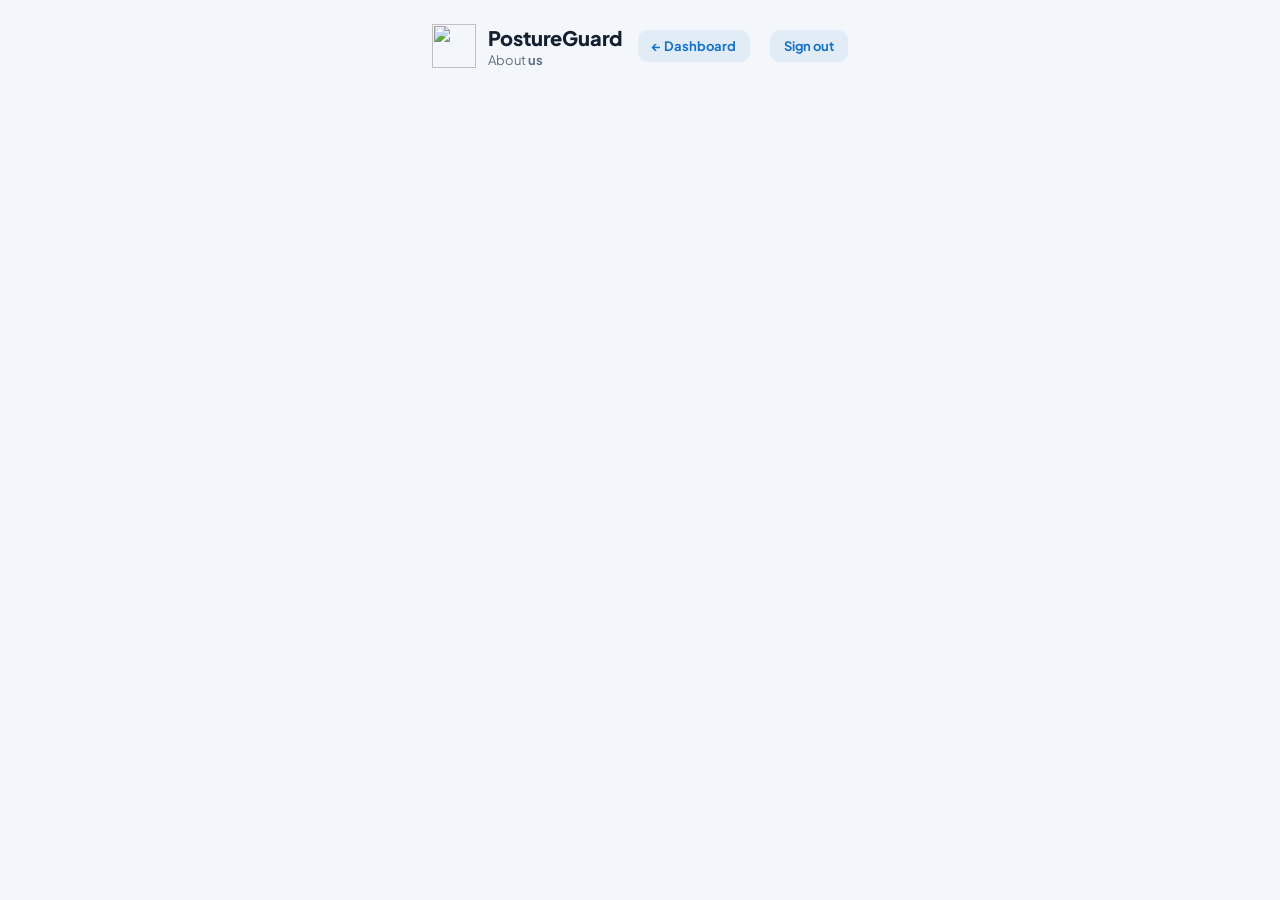
==== aboutus.html @ 7557d005 "Make webapp responsive and adaptive for mobile and tablet." ====
<!DOCTYPE html>
<html lang="en">
<head>
  <meta charset="UTF-8">
  <meta name="viewport" content="width=device-width, initial-scale=1.0">
  <title>About Us | PostureGuard</title>
  <link rel="icon" type="image/png" href="assets/logo-mark.png">
  <link rel="preconnect" href="https://fonts.googleapis.com">
  <link href="https://fonts.googleapis.com/css2?family=Plus+Jakarta+Sans:wght@400;500;600;700;800&display=swap" rel="stylesheet">
  <link rel="stylesheet" href="assets/css/style.css">
</head>
<body class="about-page is-loading">

  <header class="topbar">
    <div class="brand">
      <img class="brand-logo" src="assets/logo-mark.png" alt="">
      <div>
        <h1>PostureGuard</h1>
        <p class="sub">About <strong>us</strong></p>
      </div>
    </div>
    <div class="top-actions">
      <a class="btn ghost small" id="backLink" href="dashboard.html">&larr; Dashboard</a>
      <div class="user-menu">
        <span class="user-email" id="userEmail"></span>
        <button class="btn ghost small" id="signOutBtn" type="button">Sign out</button>
      </div>
    </div>
  </header>

  <main class="about-main">

    <section class="about-intro">
      <span class="eyebrow">Our team</span>
      <h2>Meet the people behind PostureGuard</h2>
      <p>
        PostureGuard is a wearable posture monitor. A flex sensor on the spine, an ESP32, and a
        vibration motor work together to tell you when you slouch.
      </p>
      <span class="hint-pill">
        <span class="hint-mouse">Hover to reveal &bull; Click to read the note</span>
        <span class="hint-touch">Tap a photo to read the note</span>
      </span>
    </section>

    <!-- LINEUP: kopyahin ang isang .member-item para magdagdag ng member, burahin para magbawas -->
    <section class="lineup" aria-label="Team members">
      <div class="lineup-track" id="lineup">

        <!-- 1. GERALD -->
        <div class="member-item">
          <button type="button" class="member" data-name="Gerald" data-role="Role / Task here">
            <img src="assets/team/gerald.jpg" alt="Gerald">
            <span class="member-tag">
              <strong>Gerald</strong>
              <small>Role / Task here <span class="tag-cta">&bull; Click to read</span></small>
            </span>
          </button>
          <div class="member-bio" hidden>
            <p>Write a short introduction about Gerald here: who he is, what he studies, and what he enjoys working on.</p>
            <h4>Role in PostureGuard</h4>
            <p>Describe what Gerald handled in the project, for example the website, the ESP32 code, or the hardware.</p>
            <h4>Focus areas</h4>
            <ul class="chips">
              <li>Skill one</li>
              <li>Skill two</li>
              <li>Skill three</li>
            </ul>
          </div>
        </div>

        <!-- 2. MEMBER -->
        <div class="member-item">
          <button type="button" class="member" data-name="Member Two" data-role="Role / Task here">
            <img src="assets/team/member2.jpg" alt="Member Two">
            <span class="member-tag">
              <strong>Member Two</strong>
              <small>Role / Task here <span class="tag-cta">&bull; Click to read</span></small>
            </span>
          </button>
          <div class="member-bio" hidden>
            <p>Write a short introduction here.</p>
            <h4>Role in PostureGuard</h4>
            <p>Describe what this member handled in the project.</p>
            <h4>Focus areas</h4>
            <ul class="chips">
              <li>Skill one</li>
              <li>Skill two</li>
            </ul>
          </div>
        </div>

        <!-- 3. MEMBER -->
        <div class="member-item">
          <button type="button" class="member" data-name="Member Three" data-role="Role / Task here">
            <img src="assets/team/member3.jpg" alt="Member Three">
            <span class="member-tag">
              <strong>Member Three</strong>
              <small>Role / Task here <span class="tag-cta">&bull; Click to read</span></small>
            </span>
          </button>
          <div class="member-bio" hidden>
            <p>Write a short introduction here.</p>
            <h4>Role in PostureGuard</h4>
            <p>Describe what this member handled in the project.</p>
            <h4>Focus areas</h4>
            <ul class="chips">
              <li>Skill one</li>
              <li>Skill two</li>
            </ul>
          </div>
        </div>

        <!-- 4. MEMBER -->
        <div class="member-item">
          <button type="button" class="member" data-name="Member Four" data-role="Role / Task here">
            <img src="assets/team/member4.jpg" alt="Member Four">
            <span class="member-tag">
              <strong>Member Four</strong>
              <small>Role / Task here <span class="tag-cta">&bull; Click to read</span></small>
            </span>
          </button>
          <div class="member-bio" hidden>
            <p>Write a short introduction here.</p>
            <h4>Role in PostureGuard</h4>
            <p>Describe what this member handled in the project.</p>
            <h4>Focus areas</h4>
            <ul class="chips">
              <li>Skill one</li>
              <li>Skill two</li>
            </ul>
          </div>
        </div>

      </div>
    </section>
  </main>

  <footer class="about-foot">&copy; 2026 PostureGuard &mdash; Computer Engineering project</footer>

  <!-- NOTE / POPUP -->
  <dialog class="note" id="note" aria-labelledby="noteTitle">
    <div class="note-card">
      <button class="note-close" id="noteClose" type="button" aria-label="Close note">&times;</button>
      <div class="note-head">
        <img id="noteImg" class="note-avatar" alt="">
        <div>
          <span class="note-role" id="noteRole"></span>
          <h3 id="noteTitle"></h3>
        </div>
      </div>
      <div class="note-body" id="noteBody"></div>
    </div>
  </dialog>

  <script src="assets/js/firebase-config.js"></script>
  <script type="module" src="assets/js/aboutus.js"></script>
</body>
</html>
---- assets/css/style.css ----
:root {
  --bg: #f3f6fa;
  --card: #ffffff;
  --ink: #142030;
  --muted: #637083;
  --line: #e2e8f0;
  --accent: #1673c9;
  --good: #1f9d6b;
  --warn: #d9900f;
  --bad: #d6453d;
  --info: #3a6fd8;
  --radius: 18px;
  --shadow: 0 1px 2px rgba(20, 30, 25, .05), 0 8px 24px rgba(20, 30, 25, .05);
}

* { box-sizing: border-box; }
body {
  margin: 0;
  font-family: "Plus Jakarta Sans", system-ui, sans-serif;
  background: var(--bg);
  color: var(--ink);
  -webkit-font-smoothing: antialiased;
}

/* Top bar */
.topbar {
  display: flex; align-items: center; justify-content: space-between; gap: 16px;
  max-width: 1200px; margin: 0 auto; padding: 24px 16px 8px;
}
.brand { display: flex; align-items: center; gap: 12px; }
.brand-mark {
  width: 40px; height: 40px; border-radius: 12px; background: var(--accent); position: relative;
}
.brand-mark::before {
  content: ""; position: absolute; left: 50%; top: 8px; bottom: 8px; width: 4px; margin-left: -2px;
  border-radius: 4px; background: #fff;
}
.brand-mark::after {
  content: ""; position: absolute; left: 50%; top: 9px; width: 8px; height: 8px; margin-left: -4px;
  border-radius: 50%; background: #fff; transform: translateY(-5px);
}
h1 { font-size: 20px; margin: 0; font-weight: 800; letter-spacing: -.01em; }
.sub { margin: 2px 0 0; color: var(--muted); font-size: 13px; }

.conn {
  display: inline-flex; align-items: center; gap: 8px; padding: 8px 14px; border-radius: 999px;
  background: var(--card); border: 1px solid var(--line); font-size: 13px; font-weight: 600; white-space: nowrap;
}
.conn .dot { width: 8px; height: 8px; border-radius: 50%; background: var(--muted); }
.conn.ok .dot { background: var(--good); box-shadow: 0 0 0 4px #1f9d6b22; }
.conn.off .dot { background: var(--bad); }
.conn.demo .dot { background: var(--warn); }

/* Grid */
.grid {
  max-width: 1200px; margin: 0 auto; padding: 16px;
  display: grid; gap: 16px; grid-template-columns: repeat(3, minmax(0, 1fr));
}
.card {
  background: var(--card); border-radius: var(--radius); padding: 20px; box-shadow: var(--shadow);
  border: 1px solid var(--line); min-width: 0;
}
.card.hero { grid-column: span 1; grid-row: span 1; }
.card.wide { grid-column: span 2; }
.card.tall { grid-row: span 2; display: flex; flex-direction: column; }
.card-head { display: flex; flex-wrap: wrap; align-items: center; justify-content: space-between; gap: 8px 12px; margin-bottom: 14px; }
h2 { font-size: 14px; margin: 0; font-weight: 700; color: var(--muted); text-transform: uppercase; letter-spacing: .06em; }

/* Pills */
.pill {
  font-size: 12px; font-weight: 700; padding: 5px 10px; border-radius: 999px;
  background: #1f9d6b18; color: var(--good);
}
.pill.neutral { background: #63708318; color: var(--muted); }
.pill.good { background: #1f9d6b18; color: var(--good); }
.pill.lvl1 { background: #d9900f1f; color: #a86c00; }
.pill.lvl2 { background: #d6453d1f; color: var(--bad); }
.pill.lvl3 { background: var(--bad); color: #fff; animation: pulse 1.2s infinite; }
@keyframes pulse { 50% { opacity: .65; } }

/* Posture hero */
.hero { transition: background .4s, border-color .4s; }
.hero.is-bad { border-color: #d9900f55; }
.hero.is-alert { border-color: #d6453d77; background: linear-gradient(180deg, #fff6f5, #fff 60%); }
.status-word { font-size: 44px; font-weight: 800; letter-spacing: -.03em; line-height: 1; color: var(--good); }
.hero.is-bad .status-word { color: var(--warn); }
.hero.is-alert .status-word { color: var(--bad); }
.hint { color: var(--muted); font-size: 14px; margin: 8px 0 0; line-height: 1.45; }
.hint.center { text-align: center; }
.metrics { display: grid; grid-template-columns: 1fr 1fr; gap: 14px 16px; margin-top: 20px; }
.metric:first-child { grid-column: span 2; }
.label { display: block; font-size: 12px; color: var(--muted); font-weight: 600; margin-bottom: 2px; }
.value { font-size: 22px; font-weight: 700; font-variant-numeric: tabular-nums; }
.value small { font-size: 13px; color: var(--muted); margin-left: 2px; font-weight: 600; }
.bar { position: relative; height: 8px; border-radius: 8px; background: var(--line); margin-top: 8px; }
.bar-fill { height: 100%; border-radius: 8px; background: var(--good); width: 0; transition: width .5s, background .3s; }
.bar-fill.over { background: var(--warn); }
.hero.is-alert .bar-fill.over { background: var(--bad); }
.bar-mark { position: absolute; top: -4px; bottom: -4px; width: 2px; background: var(--ink); border-radius: 2px; opacity: .55; }

/* Sitting ring */
.ring-wrap { position: relative; width: 180px; height: 180px; margin: 4px auto 0; }
.ring { width: 100%; height: 100%; transform: rotate(-90deg); }
.ring circle { fill: none; stroke-width: 10; }
.ring-bg { stroke: var(--line); }
.ring-fg { stroke: var(--accent); stroke-linecap: round; transition: stroke-dashoffset .8s, stroke .3s; }
.ring-fg.warn { stroke: var(--warn); }
.ring-fg.over { stroke: var(--bad); }
.ring-center { position: absolute; inset: 0; display: flex; flex-direction: column; align-items: center; justify-content: center; }
.ring-value { font-size: 30px; font-weight: 800; font-variant-numeric: tabular-nums; }
.ring-sub { font-size: 13px; color: var(--muted); }

/* Stats */
.stats { display: grid; grid-template-columns: 1fr 1fr; gap: 12px; }
.stat { background: var(--bg); border-radius: 14px; padding: 16px; }
.stat-value { display: block; font-size: 28px; font-weight: 800; font-variant-numeric: tabular-nums; letter-spacing: -.02em; }
.stat-label { font-size: 12px; color: var(--muted); font-weight: 600; }

/* Chart */
.card.wide canvas { width: 100% !important; height: 200px !important; }
.legend { display: flex; align-items: center; gap: 6px; font-size: 12px; color: var(--muted); font-weight: 600; }
.sw { display: inline-block; width: 14px; height: 3px; border-radius: 2px; margin-left: 8px; }
.sw-line { background: var(--accent); }
.sw-thr { background: repeating-linear-gradient(90deg, var(--bad) 0 4px, transparent 4px 7px); }

/* Log */
.log { list-style: none; margin: 0; padding: 0; overflow-y: auto; max-height: 520px; flex: 1; }
.log li { display: flex; align-items: center; gap: 10px; padding: 10px 0; border-bottom: 1px solid var(--line); font-size: 14px; }
.log li:last-child { border-bottom: 0; }
.log .empty { color: var(--muted); justify-content: center; border: 0; padding: 24px 0; }
.ev-dot { width: 8px; height: 8px; border-radius: 50%; flex: none; background: var(--muted); }
.log .good .ev-dot { background: var(--good); }
.log .warn .ev-dot { background: var(--warn); }
.log .bad .ev-dot { background: var(--bad); }
.log .info .ev-dot { background: var(--info); }
.ev-text { flex: 1; }
.log time { color: var(--muted); font-size: 12px; font-variant-numeric: tabular-nums; }

/* Settings */
.settings { display: grid; grid-template-columns: repeat(4, minmax(0, 1fr)); gap: 14px; }
.settings label > span { display: block; font-size: 12px; font-weight: 600; color: var(--muted); margin-bottom: 6px; }
.field { display: flex; align-items: center; border: 1px solid var(--line); border-radius: 12px; background: var(--bg); padding: 0 12px; }
.field:focus-within { border-color: var(--accent); background: #fff; }
.field input { border: 0; background: transparent; font: inherit; font-weight: 700; font-size: 16px; padding: 10px 0; width: 100%; outline: none; color: var(--ink); }
.field em { font-style: normal; color: var(--muted); font-size: 13px; }
.toggle { grid-column: span 2; display: flex; align-items: center; gap: 10px; }
.toggle span { margin: 0 !important; font-size: 14px !important; color: var(--ink) !important; }
.toggle input { width: 18px; height: 18px; accent-color: var(--accent); }
.actions { grid-column: span 2; display: flex; align-items: center; justify-content: flex-end; gap: 12px; }
.saved { font-size: 13px; color: var(--good); font-weight: 600; }

.btn {
  font: inherit; font-weight: 700; font-size: 14px; border: 0; border-radius: 12px; padding: 11px 18px;
  background: var(--accent); color: #fff; cursor: pointer; transition: transform .1s, opacity .2s;
}
.btn:active { transform: scale(.97); }
.btn:disabled { opacity: .6; cursor: default; }
.btn.ghost { background: #1673c914; color: var(--accent); }

.foot { max-width: 1200px; margin: 0 auto; padding: 0 16px 32px; color: var(--muted); font-size: 13px; }

/* Responsive */
@media (max-width: 960px) {
  .grid { grid-template-columns: 1fr 1fr; }
  .card.hero { grid-column: span 2; }
  .card.tall { grid-row: auto; grid-column: span 2; }
  .log { max-height: 360px; }
  .settings { grid-template-columns: 1fr 1fr; }
}
@media (max-width: 640px) {
  .grid { grid-template-columns: 1fr; }
  .card.hero, .card.wide, .card.tall { grid-column: auto; }
  .topbar { flex-wrap: wrap; }
  .settings { grid-template-columns: 1fr; }
  .toggle, .actions { grid-column: auto; }
  .status-word { font-size: 38px; }
}

/* ---------- Shared bits ---------- */
.btn.small { padding: 8px 14px; font-size: 13px; border-radius: 10px; }
.btn.block { width: 100%; padding: 13px 18px; font-size: 15px; }
.link {
  font: inherit; font-size: 13px; font-weight: 700; color: var(--accent);
  background: none; border: 0; padding: 0; cursor: pointer;
}
.link:hover { text-decoration: underline; }
body.is-loading .grid, body.is-loading .foot { visibility: hidden; }

/* ---------- Dashboard header ---------- */
.top-actions { display: flex; align-items: center; gap: 10px; flex-wrap: wrap; justify-content: flex-end; }
.icon-btn {
  width: 36px; height: 36px; border-radius: 50%; border: 1px solid var(--line); background: var(--card);
  font: inherit; font-weight: 800; color: var(--accent); cursor: pointer;
}
.icon-btn:hover { border-color: var(--accent); }
.user-menu { display: flex; align-items: center; gap: 10px; }
.user-email { font-size: 13px; color: var(--muted); font-weight: 600; max-width: 200px; overflow: hidden; text-overflow: ellipsis; white-space: nowrap; }

/* ---------- Login page ---------- */
.auth-page { min-height: 100vh; min-height: 100dvh; }
.auth-wrap { display: grid; grid-template-columns: 1fr 1fr; min-height: 100vh; min-height: 100dvh; }
.auth-side {
  background: var(--accent); color: #fff; padding: 40px 48px;
  display: flex; flex-direction: column; justify-content: space-between; gap: 32px;
}
.brand.light .brand-mark { background: #fff; }
.brand.light .brand-mark::before, .brand.light .brand-mark::after { background: var(--accent); }
.auth-pitch { max-width: 420px; }
.pitch-title { font-size: 40px; line-height: 1.1; letter-spacing: -.03em; font-weight: 800; color: #fff; text-transform: none; margin: 0 0 16px; }
.auth-pitch p { font-size: 16px; line-height: 1.6; opacity: .85; margin: 0; }
.spine-art { width: 100%; max-width: 360px; }
.spine-art path { fill: none; stroke-width: 6; stroke-linecap: round; }
.spine-bad { stroke: rgba(255, 255, 255, .25); stroke-dasharray: 8 10; }
.spine-good { stroke: #fff; stroke-dasharray: 220; stroke-dashoffset: 220; animation: draw 1.6s .3s ease-out forwards; }
.spine-dot { fill: #fff; opacity: 0; animation: pop .3s 1.8s forwards; }
@keyframes draw { to { stroke-dashoffset: 0; } }
@keyframes pop { to { opacity: 1; } }

.auth-main { display: flex; flex-direction: column; align-items: center; justify-content: center; padding: 40px 16px; gap: 20px; }
.auth-card { width: 100%; max-width: 380px; display: flex; flex-direction: column; gap: 14px; }
.auth-title { font-size: 28px; text-transform: none; letter-spacing: -.02em; color: var(--ink); font-weight: 800; }
.auth-sub { margin: -8px 0 6px; color: var(--muted); font-size: 14px; }
.auth-field span { display: block; font-size: 13px; font-weight: 600; color: var(--muted); margin-bottom: 6px; }
.auth-field input {
  width: 100%; font: inherit; font-size: 16px; padding: 12px 14px; border-radius: 12px;
  border: 1px solid var(--line); background: var(--card); color: var(--ink); outline: none;
}
.auth-field input:focus { border-color: var(--accent); box-shadow: 0 0 0 3px #1673c922; }
.auth-row { display: flex; justify-content: flex-end; margin-top: -4px; }
.auth-row[hidden] { display: none; }
.auth-msg { margin: 0; font-size: 13px; font-weight: 600; min-height: 0; }
.auth-msg.error { color: var(--bad); }
.auth-msg.ok { color: var(--good); }
.auth-switch { text-align: center; font-size: 13px; color: var(--muted); margin: 4px 0 0; }
.demo-link { font-size: 13px; color: var(--muted); }

@media (max-width: 860px) {
  .auth-wrap { grid-template-columns: 1fr; }
  .auth-side { padding: 28px 16px; gap: 20px; }
  .pitch-title { font-size: 28px; }
  .auth-pitch p { font-size: 14px; }
  .spine-art { display: none; }
  .auth-main { justify-content: flex-start; padding-top: 28px; }
}

/* ---------- Tour ---------- */
.tour { position: fixed; inset: 0; z-index: 100; pointer-events: none; animation: fadeIn .2s; }
.tour.closing { opacity: 0; transition: opacity .2s; }
@keyframes fadeIn { from { opacity: 0; } }
.tour-shade { position: fixed; inset: 0; background: rgba(15, 25, 20, .55); opacity: 0; transition: opacity .3s; pointer-events: auto; }
.tour-shade.on { opacity: 1; }
.tour-spot {
  position: fixed; border-radius: 22px; pointer-events: auto;
  box-shadow: 0 0 0 9999px rgba(15, 25, 20, .55), 0 0 0 3px #fff;
  transition: top .35s, left .35s, width .35s, height .35s;
}
.tour-card {
  position: fixed; width: 340px; max-width: calc(100vw - 32px); pointer-events: auto;
  background: var(--card); border-radius: 18px; padding: 18px 20px; box-shadow: 0 20px 50px rgba(0, 0, 0, .25);
  transition: top .35s, left .35s;
}
.tour-card.center { top: 50%; left: 50%; transform: translate(-50%, -50%); width: 380px; }
.tour-card.dock { left: 16px; right: 16px; bottom: 16px; width: auto; top: auto; }
.tour-top { display: flex; justify-content: space-between; align-items: center; margin-bottom: 8px; }
.tour-count { font-size: 12px; font-weight: 700; color: var(--muted); }
.tour-skip { font: inherit; font-size: 12px; font-weight: 600; color: var(--muted); background: none; border: 0; cursor: pointer; padding: 4px 0; text-decoration: underline; text-underline-offset: 2px; }
.tour-skip:hover { color: var(--ink); }
.tour-title { margin: 0 0 6px; font-size: 18px; font-weight: 800; letter-spacing: -.01em; }
.tour-text { margin: 0; font-size: 14px; line-height: 1.55; color: #3c4842; }
.tour-dots { display: flex; gap: 5px; margin: 14px 0 12px; }
.tour-dots i { width: 6px; height: 6px; border-radius: 6px; background: var(--line); transition: width .25s, background .25s; }
.tour-dots i.on { width: 18px; background: var(--accent); }
.tour-nav { display: flex; justify-content: space-between; }
body.touring { overflow-x: hidden; }

@media (max-width: 640px) {
  .user-email { display: none; }
  .tour-spot { border-radius: 20px; }
}

/* ---------- Group logo ---------- */
.brand-logo { width: 44px; height: 44px; object-fit: contain; flex: none; }
.auth-side { background: linear-gradient(160deg, #1a7fd6, #0f5fae); }
.pitch-tag { font-size: 13px; font-weight: 800; letter-spacing: .18em; text-transform: uppercase; opacity: .75; margin: 0 0 12px; }

/* ---------- Show/hide password ---------- */
.pw-wrap { position: relative; }
.pw-wrap input { padding-right: 46px; }
.pw-wrap input::-ms-reveal { display: none; }
.pw-toggle {
  position: absolute; top: 50%; right: 6px; transform: translateY(-50%);
  width: 36px; height: 36px; border: 0; border-radius: 9px; background: transparent;
  color: var(--muted); cursor: pointer; display: grid; place-items: center;
}
.pw-toggle:hover { background: var(--bg); color: var(--ink); }
.pw-toggle:focus-visible { outline: 2px solid var(--accent); outline-offset: 1px; }
.pw-toggle svg { width: 20px; height: 20px; fill: none; stroke: currentColor; stroke-width: 1.8; stroke-linecap: round; stroke-linejoin: round; }
.pw-toggle .eye-closed { display: none; }
.pw-toggle[aria-pressed="true"] .eye-open { display: none; }
.pw-toggle[aria-pressed="true"] .eye-closed { display: block; }


/* =========================================================
   LINK NA GINAGAMIT NA BUTTON (dashboard "About us", About Us "Dashboard")
   ========================================================= */
a.btn { display: inline-block; text-decoration: none; }


/* =========================================================
   ABOUT US PAGE  (aboutus.html)
   ========================================================= */
.about-page { min-height: 100vh; min-height: 100dvh; display: flex; flex-direction: column; }
.about-page:has(dialog[open]) { overflow: hidden; }
body.is-loading .about-main, body.is-loading .about-foot { visibility: hidden; }

.about-main { flex: 1; width: 100%; max-width: 1200px; margin: 0 auto; padding: 16px 16px 24px; }

/* Intro */
.about-intro { text-align: center; margin: 8px 0 26px; }
.eyebrow {
  display: inline-block; font-size: 12px; font-weight: 700; letter-spacing: .08em; text-transform: uppercase;
  color: var(--accent); background: #1673c914; padding: 6px 14px; border-radius: 999px;
}
.about-intro h2 {
  font-size: clamp(26px, 3.6vw, 36px); font-weight: 800; letter-spacing: -.02em;
  text-transform: none; color: var(--ink); margin: 14px 0 10px;
}
.about-intro p { max-width: 620px; margin: 0 auto 14px; color: var(--muted); font-size: 15px; line-height: 1.6; }
.hint-pill {
  display: inline-block; font-size: 12px; font-weight: 600; color: var(--muted);
  background: var(--card); border: 1px dashed var(--line); padding: 6px 14px; border-radius: 999px;
}

/* Lineup: hover to reveal */
.lineup-track { display: flex; gap: 14px; height: clamp(320px, 56vh, 460px); }
/* Smooth, even curve (eases in and out) so the hover feels fluid instead of snapping */
.member-item { flex: 1; min-width: 0; transition: flex .5s cubic-bezier(.4, 0, .2, 1); }
.member-item:hover, .member-item:has(.member:focus-visible) { flex: 2.6; }

.member {
  position: relative; display: block; width: 100%; height: 100%; padding: 0; overflow: hidden;
  border: 1px solid var(--line); border-radius: var(--radius); background: var(--line);
  box-shadow: var(--shadow); cursor: pointer; font: inherit; color: inherit;
  transition: border-color .3s ease, box-shadow .4s ease, transform .4s cubic-bezier(.4, 0, .2, 1);
}
.member:hover { border-color: var(--accent); transform: translateY(-4px); box-shadow: 0 18px 40px rgba(22, 115, 201, .22); }
.member:active { transform: translateY(-1px) scale(.985); transition-duration: .12s; }
.member.is-opening img { opacity: .35; }
.member:focus-visible { outline: 3px solid var(--accent); outline-offset: 3px; }

.member img {
  width: 100%; height: 100%; object-fit: cover; display: block;
  filter: grayscale(.9) brightness(.95); transform: scale(1);
  transition: filter .45s ease, transform .7s cubic-bezier(.25, .1, .25, 1), opacity .2s;
}
/* Hover: color comes back and the photo slowly zooms in */
.member-item:hover .member img, .member-item:has(.member:focus-visible) .member img { filter: none; transform: scale(1.08); }

.member-tag {
  position: absolute; left: 12px; right: 12px; bottom: 12px; padding: 10px 14px; text-align: left;
  display: flex; flex-direction: column; gap: 2px; overflow: hidden;
  border-radius: 14px; background: rgba(255, 255, 255, .92); color: var(--ink); backdrop-filter: blur(6px);
  transition: transform .45s cubic-bezier(.4, 0, .2, 1);
}
.member-item:hover .member-tag, .member-item:has(.member:focus-visible) .member-tag { transform: translateY(-4px); }
.member-tag strong { font-size: 15px; font-weight: 800; white-space: nowrap; overflow: hidden; text-overflow: ellipsis; }
.member-tag small {
  font-size: 12px; font-weight: 600; color: var(--accent); white-space: nowrap;
  max-height: 0; opacity: 0; transition: max-height .35s cubic-bezier(.4, 0, .2, 1), opacity .3s ease .05s;
}
.member-item:hover .member-tag small, .member-item:has(.member:focus-visible) .member-tag small { max-height: 20px; opacity: 1; }

/* Note (popup) */
dialog.note {
  border: 0; padding: 0; background: transparent; margin: auto; overflow: visible;
  width: min(560px, 92vw); max-height: 88vh;
}
dialog.note::backdrop { background: rgba(15, 25, 20, .55); backdrop-filter: blur(3px); }
/* Open/close animation is done in aboutus.js: the note grows out of the clicked photo. */
.photo-ghost {
  position: fixed; z-index: 5; object-fit: cover; pointer-events: none; margin: 0;
  box-shadow: 0 10px 30px rgba(0, 0, 0, .25);
}
/* Text inside the note slides in just after the card lands */
dialog.note.is-entering .note-head > div,
dialog.note.is-entering .note-body > * { animation: noteRise .4s cubic-bezier(.2, .9, .25, 1) both; }
dialog.note.is-entering .note-head > div { animation-delay: .14s; }
dialog.note.is-entering .note-body > *:nth-child(1) { animation-delay: .18s; }
dialog.note.is-entering .note-body > *:nth-child(2) { animation-delay: .21s; }
dialog.note.is-entering .note-body > *:nth-child(3) { animation-delay: .24s; }
dialog.note.is-entering .note-body > *:nth-child(4) { animation-delay: .27s; }
dialog.note.is-entering .note-body > *:nth-child(n+5) { animation-delay: .3s; }
@keyframes noteRise { from { opacity: 0; transform: translateY(10px); } }
dialog.note.is-leaving .note-head > div, dialog.note.is-leaving .note-body { opacity: 0; transition: opacity .12s; }

.note-card {
  position: relative; max-height: 88vh; overflow-y: auto; font-family: inherit;
  background: var(--card); color: var(--ink);
  border: 1px solid var(--line); border-top: 6px solid var(--accent); border-radius: var(--radius);
  padding: 26px 26px 28px; box-shadow: 0 20px 50px rgba(0, 0, 0, .25);
}
.note-close {
  position: absolute; top: 12px; right: 14px; width: 34px; height: 34px; border-radius: 50%;
  border: 1px solid var(--line); background: transparent; color: var(--muted);
  font: inherit; font-size: 22px; line-height: 1; cursor: pointer; transition: .2s;
}
.note-close:hover { border-color: var(--accent); color: var(--accent); }

.note-head { display: flex; align-items: center; gap: 16px; margin-bottom: 18px; padding-right: 30px; }
.note-avatar { width: 84px; height: 84px; border-radius: 50%; object-fit: cover; border: 3px solid var(--accent); flex: none; }
.note-role {
  display: inline-block; font-size: 12px; font-weight: 700; color: var(--accent);
  background: #1673c914; padding: 4px 12px; border-radius: 999px; margin-bottom: 6px;
}
.note-head h3 { margin: 0; font-size: 24px; font-weight: 800; letter-spacing: -.02em; }

.note-body p { margin: 0; color: var(--muted); font-size: 14px; line-height: 1.65; }
.note-body h4 {
  margin: 18px 0 6px; font-size: 12px; font-weight: 700; letter-spacing: .06em;
  text-transform: uppercase; color: var(--accent);
}
.chips { list-style: none; margin: 0; padding: 0; display: flex; flex-wrap: wrap; gap: 8px; }
.chips li {
  font-size: 13px; font-weight: 600; padding: 6px 12px; border-radius: 999px;
  background: var(--bg); border: 1px solid var(--line); color: var(--ink);
}

.about-foot { text-align: center; color: var(--muted); font-size: 13px; padding: 14px 16px 24px; }

/* About Us: phones, and touch tablets (no hover, so the expand effect is replaced by a grid) */
@media (max-width: 900px), (hover: none) {
  .lineup-track { display: grid; grid-template-columns: repeat(auto-fit, minmax(140px, 1fr)); gap: 12px; height: auto; }
  .member-item { aspect-ratio: 3 / 4; }
  .member-item:hover, .member-item:has(.member:focus-visible) { flex: initial; }

  /* Narrow cards: let the name and role wrap instead of cutting them off */
  .member-tag { left: 8px; right: 8px; bottom: 8px; padding: 8px 10px; border-radius: 12px; }
  .member-tag strong { white-space: normal; font-size: 14px; line-height: 1.25; overflow-wrap: anywhere; }
  .member-item .member-tag small,
  .member-item:hover .member-tag small,
  .member-item:has(.member:focus-visible) .member-tag small {
    white-space: normal; max-height: none; opacity: 1; font-size: 11.5px; line-height: 1.3;
  }
}
@media (max-width: 640px) {
  .note-card { padding: 22px 18px 24px; }
  .note-avatar { width: 68px; height: 68px; }
}
@media (hover: none) {
  .member img { filter: none; transform: none; }
  .member:hover { transform: none; }
  .member-tag small { max-height: none; opacity: 1; }
  .tag-cta { display: none; }
}


/* =========================================================
   MOBILE & TOUCH  (header menu, tap targets, small screens)
   ========================================================= */

/* Header menu: inline on desktop, a dropdown behind the ☰ button on phones */
.top-menu { display: flex; align-items: center; gap: 10px; }
.menu-btn { display: none; place-items: center; color: var(--ink); }
.menu-btn svg { width: 20px; height: 20px; fill: none; stroke: currentColor; stroke-width: 2; stroke-linecap: round; }
.hint-touch { display: none; }

@media (max-width: 640px) {
  .topbar { position: relative; padding: 16px 16px 4px; gap: 10px 12px; }
  .about-page .top-actions { flex: 1 1 100%; justify-content: flex-start; }

  /* Dashboard header: brand + ? + ☰ on row 1, connection badge on row 2 */
  .topbar:has(.menu-btn) {
    display: grid; grid-template-columns: minmax(0, 1fr) auto auto;
    grid-template-areas: "brand help menu" "conn conn conn";
  }
  .topbar:has(.menu-btn) .top-actions { display: contents; }
  .topbar:has(.menu-btn) .brand { grid-area: brand; min-width: 0; }
  #helpBtn { grid-area: help; }
  .menu-btn { grid-area: menu; display: grid; }
  .topbar .conn { grid-area: conn; justify-self: start; }

  .top-menu {
    position: absolute; top: 66px; right: 16px; z-index: 50; min-width: 220px; max-width: calc(100vw - 32px);
    flex-direction: column; align-items: stretch; gap: 8px; padding: 12px;
    background: var(--card); border: 1px solid var(--line); border-radius: 16px; box-shadow: 0 16px 40px rgba(20, 30, 25, .16);
    opacity: 0; visibility: hidden; transform: translateY(-6px);
    transition: opacity .18s, transform .18s, visibility 0s .18s;
  }
  .top-menu.open { opacity: 1; visibility: visible; transform: none; transition: opacity .18s, transform .18s; }
  .top-menu .user-menu { display: contents; }
  .top-menu .user-email { display: block; max-width: none; padding: 4px 2px 6px; border-bottom: 1px solid var(--line); order: -1; }
  .top-menu .btn { text-align: center; width: 100%; }
  .top-menu .user-email:empty { display: none; }

  /* Dashboard content */
  .grid { padding: 12px 16px 16px; gap: 12px; }
  .card { padding: 16px; }
  .ring-wrap { width: 160px; height: 160px; }
  .ring-value { font-size: 26px; }
  .stat { padding: 14px 12px; }
  .stat-value { font-size: 24px; }
  .card.wide canvas { height: 180px !important; }
  .log { max-height: 320px; }
  .actions { justify-content: space-between; }
  .actions .btn { flex: 1; }
  .card-head .btn.ghost { padding: 9px 14px; }

  /* Login: shorter blue panel so the form is reached sooner */
  .auth-side { padding: 20px 16px 22px; gap: 14px; }
  .pitch-tag { margin-bottom: 6px; }
  .pitch-title { font-size: 24px; margin-bottom: 8px; }
  .auth-main { padding: 24px 16px 32px; }
  .auth-title { font-size: 24px; }

  /* About */
  .about-intro { margin-bottom: 20px; }
  .about-intro p { font-size: 14px; }
}
@media (max-width: 400px) {
  .auth-pitch p { display: none; }
  .brand-logo { width: 38px; height: 38px; }
  h1 { font-size: 18px; }
}

/* Touch screens: bigger tap targets (about 44px) */
@media (pointer: coarse) {
  .icon-btn { width: 44px; height: 44px; }
  .btn.small { min-height: 44px; padding: 10px 16px; }
  a.btn.small { display: inline-flex; align-items: center; justify-content: center; }
  .btn { min-height: 44px; }
  .link { padding: 10px 4px; margin: -10px -4px; }
  .toggle input { width: 22px; height: 22px; }
  .pw-toggle { width: 44px; height: 44px; right: 2px; }
  .note-close { width: 44px; height: 44px; top: 8px; right: 8px; }
  .tour-skip { padding: 10px 0; }
}
@media (hover: none) {
  .hint-mouse { display: none; }
  .hint-touch { display: inline; }
}

/* Phones turned sideways: short screens */
@media (max-height: 500px) and (orientation: landscape) {
  .ring-wrap { width: 130px; height: 130px; }
  .ring-value { font-size: 22px; }
  .log { max-height: 240px; }
  .card.wide canvas { height: 160px !important; }
  .lineup-track { grid-template-columns: repeat(4, minmax(0, 1fr)); }
  .auth-wrap { grid-template-columns: 1fr; }
  .spine-art { display: none; }
}
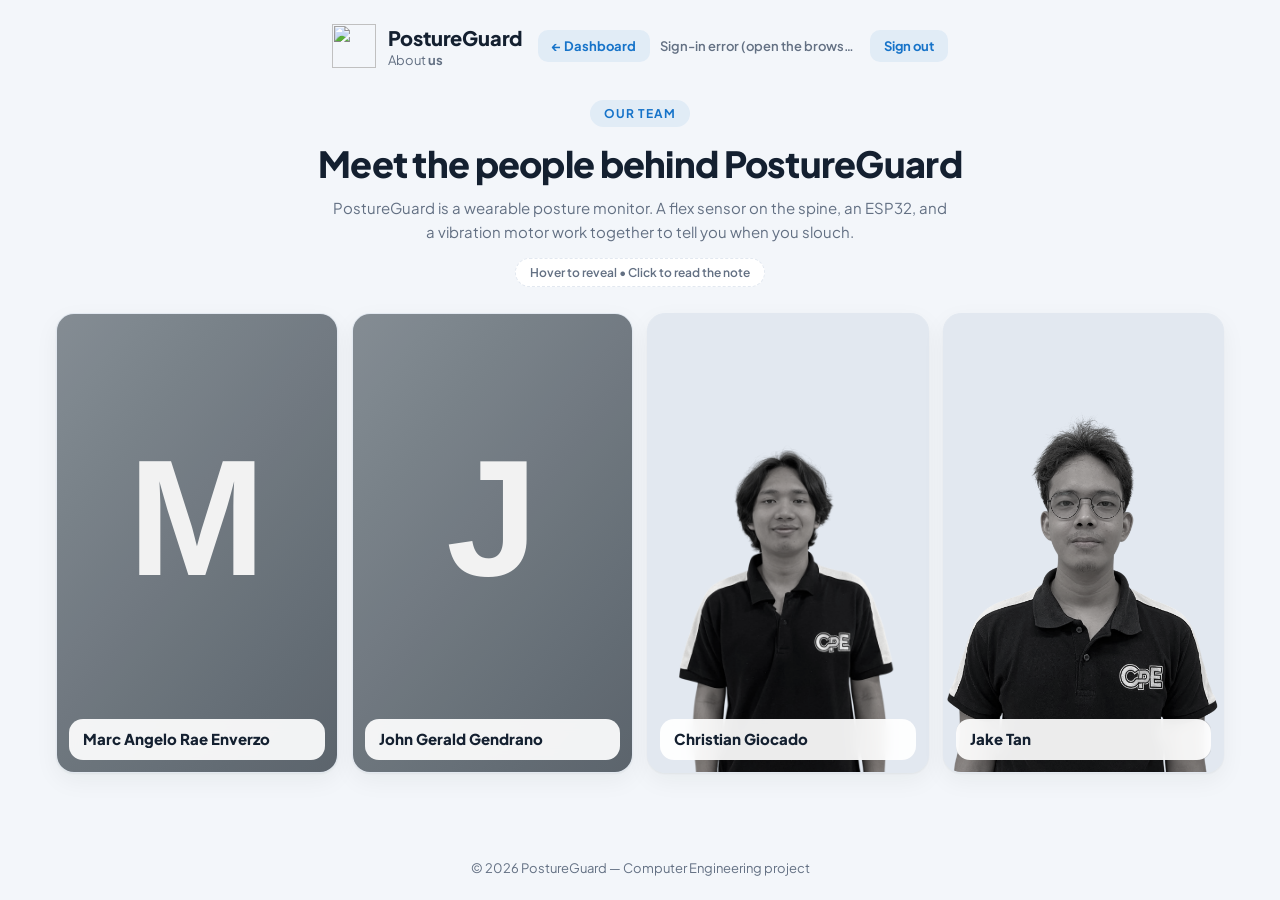
==== commit 9b222a3f: "Uploading photos and updating bionote in about us" ====
--- a/aboutus.html
+++ b/aboutus.html
@@ -47,87 +47,87 @@
     <section class="lineup" aria-label="Team members">
       <div class="lineup-track" id="lineup">
 
-        <!-- 1. GERALD -->
+        <!-- 1. MARC -->
         <div class="member-item">
-          <button type="button" class="member" data-name="Gerald" data-role="Role / Task here">
-            <img src="assets/team/gerald.jpg" alt="Gerald">
+          <button type="button" class="member" data-name="Marc Angelo" data-role="Project Lead">
+            <img src="assets/marc.jpg" alt="Marc Angelo Rae Enverzo">
             <span class="member-tag">
-              <strong>Gerald</strong>
-              <small>Role / Task here <span class="tag-cta">&bull; Click to read</span></small>
+              <strong>Marc Angelo Rae Enverzo</strong>
+              <small>Project Lead <span class="tag-cta">&bull; Click to read</span></small>
             </span>
           </button>
           <div class="member-bio" hidden>
-            <p>Write a short introduction about Gerald here: who he is, what he studies, and what he enjoys working on.</p>
+            <p>Marc is a Computer Engineering student at the University of the East Manila.</p>
             <h4>Role in PostureGuard</h4>
-            <p>Describe what Gerald handled in the project, for example the website, the ESP32 code, or the hardware.</p>
+            <p>Marc is the project lead of PostureGuard. He works on the software, the hardware, and the project paper.</p>
             <h4>Focus areas</h4>
             <ul class="chips">
-              <li>Skill one</li>
-              <li>Skill two</li>
-              <li>Skill three</li>
+              <li>Software</li>
+              <li>Hardware</li>
+              <li>Paper writing</li>
             </ul>
           </div>
         </div>
 
-        <!-- 2. MEMBER -->
+        <!-- 2. GERALD -->
         <div class="member-item">
-          <button type="button" class="member" data-name="Member Two" data-role="Role / Task here">
-            <img src="assets/team/member2.jpg" alt="Member Two">
+          <button type="button" class="member" data-name="John Gerald" data-role="Software &amp; Paper">
+            <img src="assets/gerald.jpg" alt="John Gerald Gendrano">
             <span class="member-tag">
-              <strong>Member Two</strong>
-              <small>Role / Task here <span class="tag-cta">&bull; Click to read</span></small>
+              <strong>John Gerald Gendrano</strong>
+              <small>Software &amp; Paper <span class="tag-cta">&bull; Click to read</span></small>
             </span>
           </button>
           <div class="member-bio" hidden>
-            <p>Write a short introduction here.</p>
+            <p>Gerald is a Computer Engineering student at the University of the East Manila.</p>
             <h4>Role in PostureGuard</h4>
-            <p>Describe what this member handled in the project.</p>
+            <p>Gerald handled the software side of PostureGuard and helped write the project paper.</p>
             <h4>Focus areas</h4>
             <ul class="chips">
-              <li>Skill one</li>
-              <li>Skill two</li>
+              <li>Software</li>
+              <li>Paper writing</li>
             </ul>
           </div>
         </div>
 
-        <!-- 3. MEMBER -->
+        <!-- 3. CHRISTIAN -->
         <div class="member-item">
-          <button type="button" class="member" data-name="Member Three" data-role="Role / Task here">
-            <img src="assets/team/member3.jpg" alt="Member Three">
+          <button type="button" class="member" data-name="Christian" data-role="Software &amp; Paper">
+            <img src="assets/christian.png" alt="Christian Giocado">
             <span class="member-tag">
-              <strong>Member Three</strong>
-              <small>Role / Task here <span class="tag-cta">&bull; Click to read</span></small>
+              <strong>Christian Giocado</strong>
+              <small>Software &amp; Paper <span class="tag-cta">&bull; Click to read</span></small>
             </span>
           </button>
           <div class="member-bio" hidden>
-            <p>Write a short introduction here.</p>
+            <p>Christian is a Computer Engineering student at the University of the East Manila.</p>
             <h4>Role in PostureGuard</h4>
-            <p>Describe what this member handled in the project.</p>
+            <p>Christian handled the software side of PostureGuard and helped write the project paper.</p>
             <h4>Focus areas</h4>
             <ul class="chips">
-              <li>Skill one</li>
-              <li>Skill two</li>
+              <li>Software</li>
+              <li>Paper writing</li>
             </ul>
           </div>
         </div>
 
-        <!-- 4. MEMBER -->
+        <!-- 4. JAKE -->
         <div class="member-item">
-          <button type="button" class="member" data-name="Member Four" data-role="Role / Task here">
-            <img src="assets/team/member4.jpg" alt="Member Four">
+          <button type="button" class="member" data-name="Jake" data-role="Paper">
+            <img src="assets/jake.png" alt="Jake Tan">
             <span class="member-tag">
-              <strong>Member Four</strong>
-              <small>Role / Task here <span class="tag-cta">&bull; Click to read</span></small>
+              <strong>Jake Tan</strong>
+              <small>Paper <span class="tag-cta">&bull; Click to read</span></small>
             </span>
           </button>
           <div class="member-bio" hidden>
-            <p>Write a short introduction here.</p>
+            <p>Jake is a Computer Engineering student at the University of the East Manila.</p>
             <h4>Role in PostureGuard</h4>
-            <p>Describe what this member handled in the project.</p>
+            <p>Jake handled the project paper for PostureGuard.</p>
             <h4>Focus areas</h4>
             <ul class="chips">
-              <li>Skill one</li>
-              <li>Skill two</li>
+              <li>Paper writing</li>
+              <li>Documentation</li>
             </ul>
           </div>
         </div>
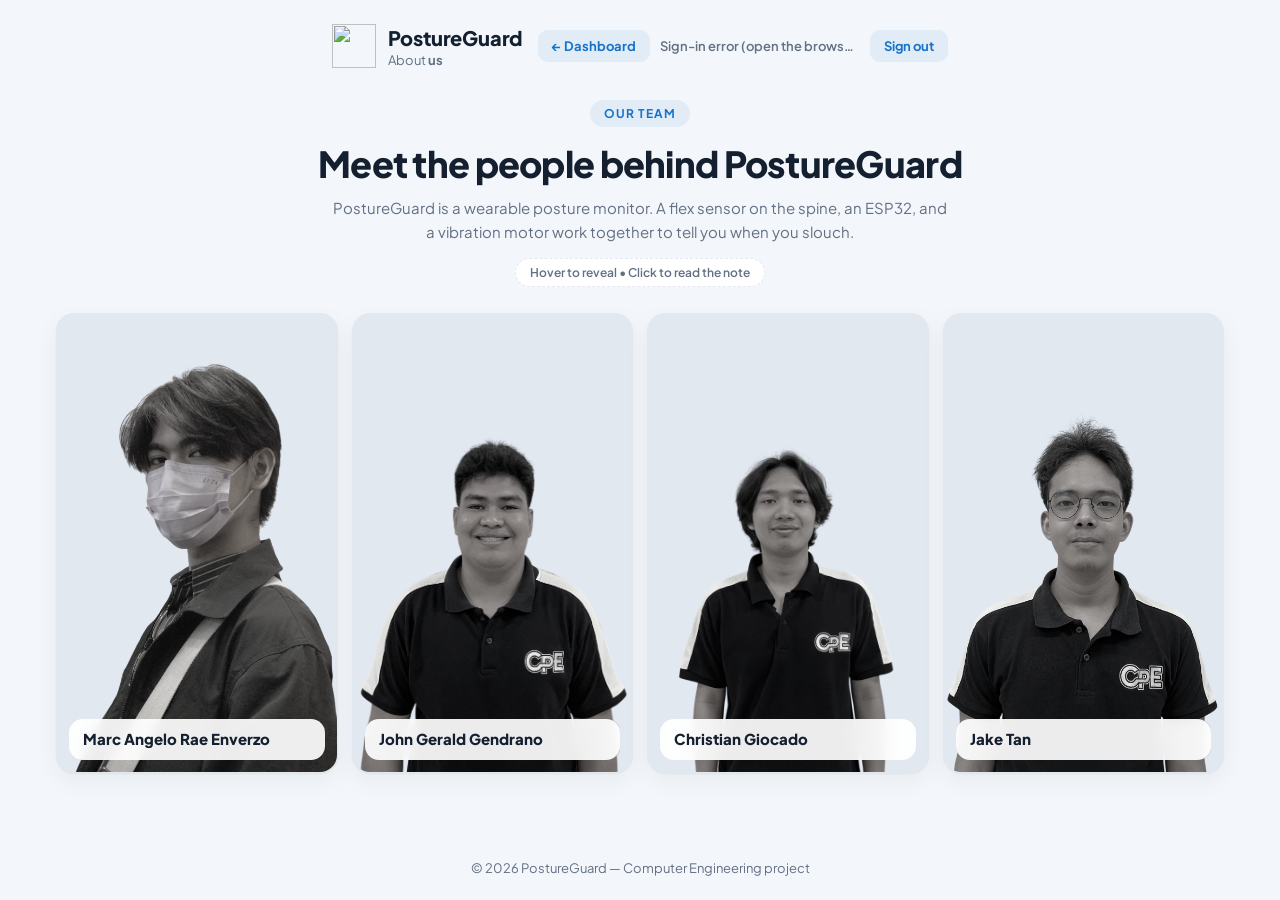
==== commit 1f400c46: "Uploading more photos" ====
--- a/aboutus.html
+++ b/aboutus.html
@@ -50,10 +50,10 @@
         <!-- 1. MARC -->
         <div class="member-item">
           <button type="button" class="member" data-name="Marc Angelo" data-role="Project Lead">
-            <img src="assets/marc.jpg" alt="Marc Angelo Rae Enverzo">
+            <img src="assets/gelo.png" alt="Marc Angelo Rae Enverzo">
             <span class="member-tag">
               <strong>Marc Angelo Rae Enverzo</strong>
-              <small>Project Lead <span class="tag-cta">&bull; Click to read</span></small>
+              <small>Tech Lead <span class="tag-cta">&bull; Click to read</span></small>
             </span>
           </button>
           <div class="member-bio" hidden>
@@ -72,7 +72,7 @@
         <!-- 2. GERALD -->
         <div class="member-item">
           <button type="button" class="member" data-name="John Gerald" data-role="Software &amp; Paper">
-            <img src="assets/gerald.jpg" alt="John Gerald Gendrano">
+            <img src="assets/gerald.png" alt="John Gerald Gendrano">
             <span class="member-tag">
               <strong>John Gerald Gendrano</strong>
               <small>Software &amp; Paper <span class="tag-cta">&bull; Click to read</span></small>
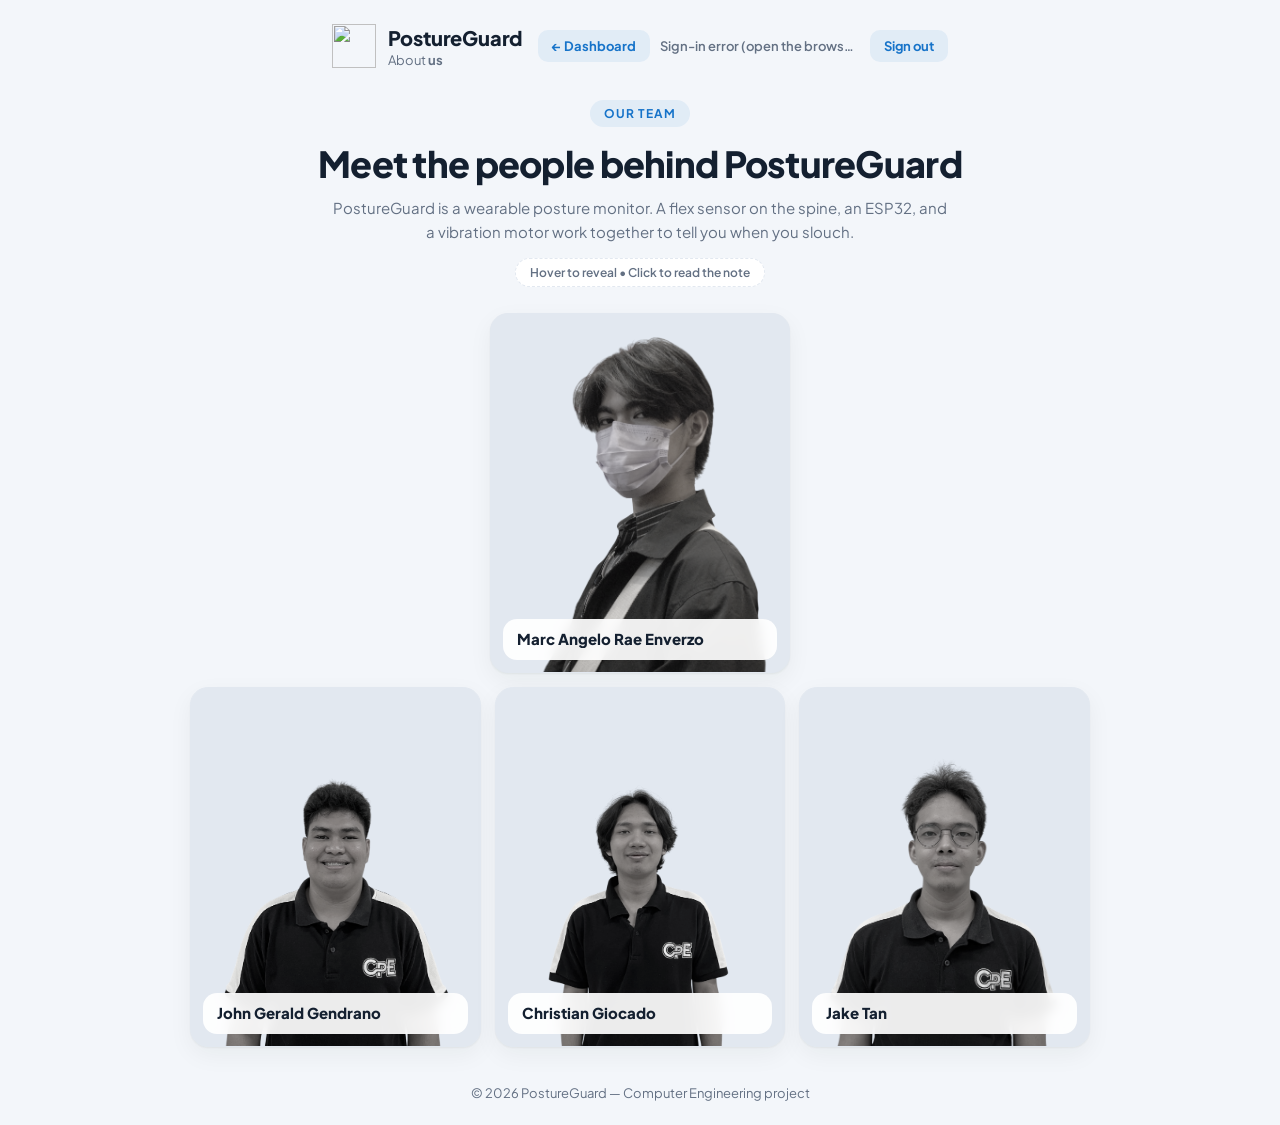
==== commit b9848b7e: "updating position of photos" ====
--- a/aboutus.html
+++ b/aboutus.html
@@ -43,93 +43,103 @@
       </span>
     </section>
 
-    <!-- LINEUP: kopyahin ang isang .member-item para magdagdag ng member, burahin para magbawas -->
+    <!-- LINEUP: Marc sa taas, ang tatlo sa baba. Kopyahin ang isang .member-item para magdagdag ng member -->
     <section class="lineup" aria-label="Team members">
       <div class="lineup-track" id="lineup">
 
-        <!-- 1. MARC -->
-        <div class="member-item">
-          <button type="button" class="member" data-name="Marc Angelo" data-role="Project Lead">
-            <img src="assets/gelo.png" alt="Marc Angelo Rae Enverzo">
-            <span class="member-tag">
-              <strong>Marc Angelo Rae Enverzo</strong>
-              <small>Tech Lead <span class="tag-cta">&bull; Click to read</span></small>
-            </span>
-          </button>
-          <div class="member-bio" hidden>
-            <p>Marc is a Computer Engineering student at the University of the East Manila.</p>
-            <h4>Role in PostureGuard</h4>
-            <p>Marc is the project lead of PostureGuard. He works on the software, the hardware, and the project paper.</p>
-            <h4>Focus areas</h4>
-            <ul class="chips">
-              <li>Software</li>
-              <li>Hardware</li>
-              <li>Paper writing</li>
-            </ul>
+        <!-- TAAS: TECH LEAD -->
+        <div class="lineup-row lead">
+
+          <!-- 1. MARC -->
+          <div class="member-item">
+            <button type="button" class="member" data-name="Marc Angelo" data-role="Project Lead">
+              <img src="assets/gelo.png" alt="Marc Angelo Rae Enverzo">
+              <span class="member-tag">
+                <strong>Marc Angelo Rae Enverzo</strong>
+                <small>Tech Lead <span class="tag-cta">&bull; Click to read</span></small>
+              </span>
+            </button>
+            <div class="member-bio" hidden>
+              <p>Marc is a Computer Engineering student at the University of the East Manila.</p>
+              <h4>Role in PostureGuard</h4>
+              <p>Marc is the project lead of PostureGuard. He works on the software, the hardware, and the project paper.</p>
+              <h4>Focus areas</h4>
+              <ul class="chips">
+                <li>Software</li>
+                <li>Hardware</li>
+                <li>Paper writing</li>
+              </ul>
+            </div>
           </div>
+
         </div>
 
-        <!-- 2. GERALD -->
-        <div class="member-item">
-          <button type="button" class="member" data-name="John Gerald" data-role="Software &amp; Paper">
-            <img src="assets/gerald.png" alt="John Gerald Gendrano">
-            <span class="member-tag">
-              <strong>John Gerald Gendrano</strong>
-              <small>Software &amp; Paper <span class="tag-cta">&bull; Click to read</span></small>
-            </span>
-          </button>
-          <div class="member-bio" hidden>
-            <p>Gerald is a Computer Engineering student at the University of the East Manila.</p>
-            <h4>Role in PostureGuard</h4>
-            <p>Gerald handled the software side of PostureGuard and helped write the project paper.</p>
-            <h4>Focus areas</h4>
-            <ul class="chips">
-              <li>Software</li>
-              <li>Paper writing</li>
-            </ul>
+        <!-- BABA: ANG TATLO -->
+        <div class="lineup-row team">
+
+          <!-- 2. GERALD -->
+          <div class="member-item">
+            <button type="button" class="member" data-name="John Gerald" data-role="Software &amp; Paper">
+              <img src="assets/gerald.png" alt="John Gerald Gendrano">
+              <span class="member-tag">
+                <strong>John Gerald Gendrano</strong>
+                <small>Software &amp; Paper <span class="tag-cta">&bull; Click to read</span></small>
+              </span>
+            </button>
+            <div class="member-bio" hidden>
+              <p>Gerald is a Computer Engineering student at the University of the East Manila.</p>
+              <h4>Role in PostureGuard</h4>
+              <p>Gerald handled the software side of PostureGuard and helped write the project paper.</p>
+              <h4>Focus areas</h4>
+              <ul class="chips">
+                <li>Software</li>
+                <li>Paper writing</li>
+              </ul>
+            </div>
           </div>
-        </div>
 
-        <!-- 3. CHRISTIAN -->
-        <div class="member-item">
-          <button type="button" class="member" data-name="Christian" data-role="Software &amp; Paper">
-            <img src="assets/christian.png" alt="Christian Giocado">
-            <span class="member-tag">
-              <strong>Christian Giocado</strong>
-              <small>Software &amp; Paper <span class="tag-cta">&bull; Click to read</span></small>
-            </span>
-          </button>
-          <div class="member-bio" hidden>
-            <p>Christian is a Computer Engineering student at the University of the East Manila.</p>
-            <h4>Role in PostureGuard</h4>
-            <p>Christian handled the software side of PostureGuard and helped write the project paper.</p>
-            <h4>Focus areas</h4>
-            <ul class="chips">
-              <li>Software</li>
-              <li>Paper writing</li>
-            </ul>
+          <!-- 3. CHRISTIAN -->
+          <div class="member-item">
+            <button type="button" class="member" data-name="Christian" data-role="Software &amp; Paper">
+              <img src="assets/christian.png" alt="Christian Giocado">
+              <span class="member-tag">
+                <strong>Christian Giocado</strong>
+                <small>Software &amp; Paper <span class="tag-cta">&bull; Click to read</span></small>
+              </span>
+            </button>
+            <div class="member-bio" hidden>
+              <p>Christian is a Computer Engineering student at the University of the East Manila.</p>
+              <h4>Role in PostureGuard</h4>
+              <p>Christian handled the software side of PostureGuard and helped write the project paper.</p>
+              <h4>Focus areas</h4>
+              <ul class="chips">
+                <li>Software</li>
+                <li>Paper writing</li>
+              </ul>
+            </div>
           </div>
-        </div>
 
-        <!-- 4. JAKE -->
-        <div class="member-item">
-          <button type="button" class="member" data-name="Jake" data-role="Paper">
-            <img src="assets/jake.png" alt="Jake Tan">
-            <span class="member-tag">
-              <strong>Jake Tan</strong>
-              <small>Paper <span class="tag-cta">&bull; Click to read</span></small>
-            </span>
-          </button>
-          <div class="member-bio" hidden>
-            <p>Jake is a Computer Engineering student at the University of the East Manila.</p>
-            <h4>Role in PostureGuard</h4>
-            <p>Jake handled the project paper for PostureGuard.</p>
-            <h4>Focus areas</h4>
-            <ul class="chips">
-              <li>Paper writing</li>
-              <li>Documentation</li>
-            </ul>
+          <!-- 4. JAKE -->
+          <div class="member-item">
+            <button type="button" class="member" data-name="Jake" data-role="Paper">
+              <img src="assets/jake.png" alt="Jake Tan">
+              <span class="member-tag">
+                <strong>Jake Tan</strong>
+                <small>Paper <span class="tag-cta">&bull; Click to read</span></small>
+              </span>
+            </button>
+            <div class="member-bio" hidden>
+              <p>Jake is a Computer Engineering student at the University of the East Manila.</p>
+              <h4>Role in PostureGuard</h4>
+              <p>Jake took charge of the project paper, turning the team's work into clear and well-organized writing.</p>
+              <h4>Focus areas</h4>
+              <ul class="chips">
+                <li>Paper writing</li>
+                <li>Documentation</li>
+              </ul>
+            </div>
           </div>
+
         </div>
 
       </div>
--- a/assets/css/style.css
+++ b/assets/css/style.css
@@ -549,3 +549,32 @@
   .auth-wrap { grid-template-columns: 1fr; }
   .spine-art { display: none; }
 }
+
+
+/* =========================================================
+   PYRAMID LINEUP: Marc sa taas (gitna), ang tatlo sa baba niya
+   ========================================================= */
+.lineup-track { display: flex; flex-direction: column; align-items: stretch; gap: 14px; height: auto; }
+.lineup-row { display: flex; gap: 14px; height: clamp(250px, 40vh, 360px); }
+.lineup-row.lead { justify-content: center; }
+.lineup-row.lead .member-item { flex: 0 1 300px; }
+.lineup-row.team { width: 100%; max-width: 900px; margin: 0 auto; }
+
+/* Desktop: lumalapad nang kaunti si Marc kapag naka-hover */
+@media (min-width: 901px) and (hover: hover) {
+  .lineup-row.lead .member-item:hover,
+  .lineup-row.lead .member-item:has(.member:focus-visible) { flex: 0 1 400px; }
+}
+
+/* Phone / touch: si Marc sa taas, tatlong card sa baba */
+@media (max-width: 900px), (hover: none) {
+  .lineup-track { gap: 12px; }
+  .lineup-row { height: auto; gap: 12px; }
+  .lineup-row.lead .member-item { flex: none; width: min(56%, 240px); }
+  .lineup-row.team { display: grid; grid-template-columns: repeat(3, minmax(0, 1fr)); max-width: none; }
+}
+@media (max-width: 560px) {
+  .lineup-row.team .member-tag { left: 6px; right: 6px; bottom: 6px; padding: 6px 8px; }
+  .lineup-row.team .member-tag strong { font-size: 12px; }
+  .lineup-row.team .member-item .member-tag small { font-size: 10px; }
+}
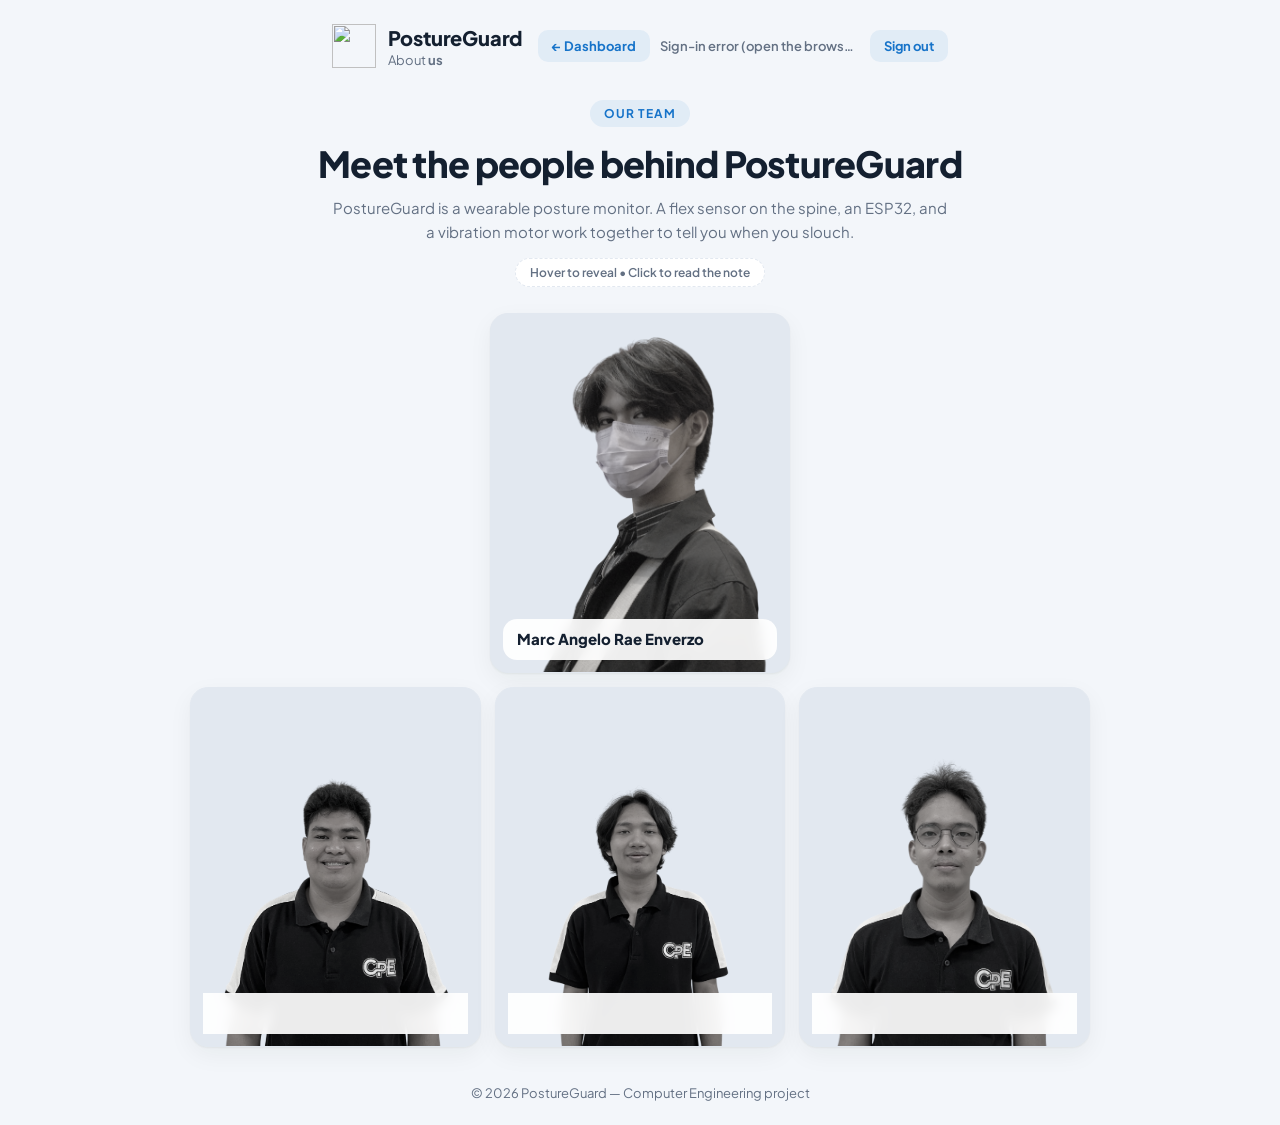
==== commit 8c5519ea: "Fixed About page: equal-size member cards on mobile and not different sizes." ====
--- a/aboutus.html
+++ b/aboutus.html
@@ -8,6 +8,53 @@
   <link rel="preconnect" href="https://fonts.googleapis.com">
   <link href="https://fonts.googleapis.com/css2?family=Plus+Jakarta+Sans:wght@400;500;600;700;800&display=swap" rel="stylesheet">
   <link rel="stylesheet" href="assets/css/style.css">
+
+  <!-- PYRAMID LINEUP: Marc sa taas (gitna), ang tatlo sa baba niya -->
+  <style>
+    .lineup .lineup-track { display: flex; flex-direction: column; align-items: stretch; gap: 14px; height: auto; }
+    .lineup .lineup-row { display: flex; gap: 14px; height: clamp(250px, 40vh, 360px); }
+    .lineup .lineup-row.lead { justify-content: center; }
+    .lineup .lineup-row.lead .member-item { flex: 0 1 300px; }
+    .lineup .lineup-row.team { width: 100%; max-width: 900px; margin: 0 auto; }
+
+    /* Desktop: lumalapad nang kaunti si Marc kapag naka-hover */
+    @media (min-width: 901px) and (hover: hover) {
+      .lineup .lineup-row.lead .member-item:hover,
+      .lineup .lineup-row.lead .member-item:has(.member:focus-visible) { flex: 0 1 400px; }
+    }
+
+    /* Phone / touch: si Marc sa taas, tatlong card sa baba */
+    @media (max-width: 900px), (hover: none) {
+      .lineup .lineup-track { gap: 12px; }
+      .lineup .lineup-row { height: auto; gap: 12px; }
+      .lineup .lineup-row.lead .member-item { flex: none; width: min(56%, 240px); }
+      .lineup .lineup-row.team { display: grid; grid-template-columns: repeat(3, minmax(0, 1fr)); max-width: none; }
+    }
+    /* Phone: isang column, pare-pareho ang laki ng apat na card, i-scroll pababa gaya ng dashboard */
+    @media (max-width: 640px) {
+      .lineup .lineup-track,
+      .lineup .lineup-row.team { display: flex; flex-direction: column; align-items: center; gap: 16px; }
+      .lineup .lineup-row { height: auto; }
+      .lineup .lineup-row.lead .member-item,
+      .lineup .lineup-row.team .member-item { flex: none; width: min(100%, 360px); min-height: 0; aspect-ratio: 4 / 5; }
+
+      .lineup .member-tag { left: 12px; right: 12px; bottom: 12px; padding: 12px 16px; border-radius: 14px; }
+      .lineup .member-tag strong { font-size: 18px; line-height: 1.2; }
+      .lineup .member-item .member-tag small { font-size: 13px; }
+
+      /* Malayo ang kuha ng ibang litrato: i-zoom (--zoom sa img) para kasing laki ng mukha ni Marc */
+      .lineup .member img { transform: scale(var(--zoom, 1)); transform-origin: 50% var(--zoom-y, 30%); }
+      .lineup .member-item:hover .member img,
+      .lineup .member-item:has(.member:focus-visible) .member img { transform: scale(calc(var(--zoom, 1) * 1.08)); }
+
+      /* Pumapasok nang dahan-dahan ang bawat card habang nag-i-scroll (aboutus.js) */
+      .lineup.reveal .member-item { opacity: 0; transform: translateY(28px) scale(.97); }
+      .lineup.reveal .member-item.in {
+        opacity: 1; transform: none;
+        transition: opacity .55s ease, transform .6s cubic-bezier(.2, .9, .25, 1);
+      }
+    }
+  </style>
 </head>
 <body class="about-page is-loading">
 
@@ -80,7 +127,7 @@
           <!-- 2. GERALD -->
           <div class="member-item">
             <button type="button" class="member" data-name="John Gerald" data-role="Software &amp; Paper">
-              <img src="assets/gerald.png" alt="John Gerald Gendrano">
+              <img style="--zoom: 1.4; --zoom-y: 30%" src="assets/gerald.png" alt="John Gerald Gendrano">
               <span class="member-tag">
                 <strong>John Gerald Gendrano</strong>
                 <small>Software &amp; Paper <span class="tag-cta">&bull; Click to read</span></small>
@@ -101,7 +148,7 @@
           <!-- 3. CHRISTIAN -->
           <div class="member-item">
             <button type="button" class="member" data-name="Christian" data-role="Software &amp; Paper">
-              <img src="assets/christian.png" alt="Christian Giocado">
+              <img style="--zoom: 1.45; --zoom-y: 30%" src="assets/christian.png" alt="Christian Giocado">
               <span class="member-tag">
                 <strong>Christian Giocado</strong>
                 <small>Software &amp; Paper <span class="tag-cta">&bull; Click to read</span></small>
@@ -122,7 +169,7 @@
           <!-- 4. JAKE -->
           <div class="member-item">
             <button type="button" class="member" data-name="Jake" data-role="Paper">
-              <img src="assets/jake.png" alt="Jake Tan">
+              <img style="--zoom: 1.35; --zoom-y: 28%" src="assets/jake.png" alt="Jake Tan">
               <span class="member-tag">
                 <strong>Jake Tan</strong>
                 <small>Paper <span class="tag-cta">&bull; Click to read</span></small>
--- a/assets/css/style.css
+++ b/assets/css/style.css
@@ -548,33 +548,4 @@
   .lineup-track { grid-template-columns: repeat(4, minmax(0, 1fr)); }
   .auth-wrap { grid-template-columns: 1fr; }
   .spine-art { display: none; }
-}
-
-
-/* =========================================================
-   PYRAMID LINEUP: Marc sa taas (gitna), ang tatlo sa baba niya
-   ========================================================= */
-.lineup-track { display: flex; flex-direction: column; align-items: stretch; gap: 14px; height: auto; }
-.lineup-row { display: flex; gap: 14px; height: clamp(250px, 40vh, 360px); }
-.lineup-row.lead { justify-content: center; }
-.lineup-row.lead .member-item { flex: 0 1 300px; }
-.lineup-row.team { width: 100%; max-width: 900px; margin: 0 auto; }
-
-/* Desktop: lumalapad nang kaunti si Marc kapag naka-hover */
-@media (min-width: 901px) and (hover: hover) {
-  .lineup-row.lead .member-item:hover,
-  .lineup-row.lead .member-item:has(.member:focus-visible) { flex: 0 1 400px; }
-}
-
-/* Phone / touch: si Marc sa taas, tatlong card sa baba */
-@media (max-width: 900px), (hover: none) {
-  .lineup-track { gap: 12px; }
-  .lineup-row { height: auto; gap: 12px; }
-  .lineup-row.lead .member-item { flex: none; width: min(56%, 240px); }
-  .lineup-row.team { display: grid; grid-template-columns: repeat(3, minmax(0, 1fr)); max-width: none; }
-}
-@media (max-width: 560px) {
-  .lineup-row.team .member-tag { left: 6px; right: 6px; bottom: 6px; padding: 6px 8px; }
-  .lineup-row.team .member-tag strong { font-size: 12px; }
-  .lineup-row.team .member-item .member-tag small { font-size: 10px; }
-}
+}
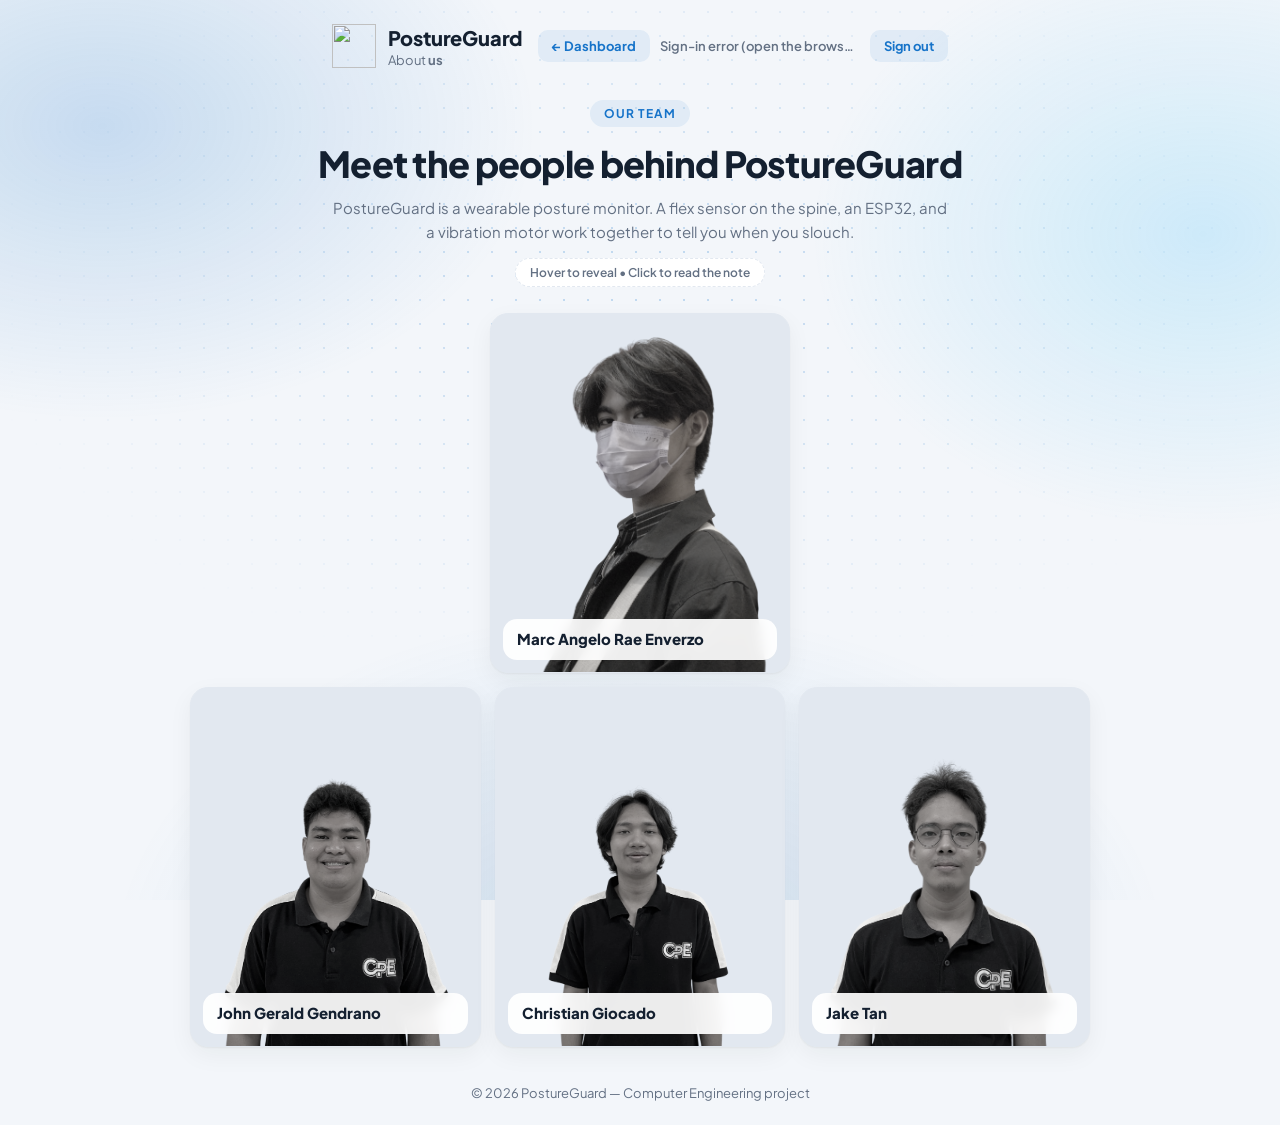
==== commit b22c51bd: "Several UI fixes such as page backgrounds, fade transitions, dark mode fixes, and centered icons" ====
--- a/aboutus.html
+++ b/aboutus.html
@@ -8,6 +8,17 @@
   <link rel="preconnect" href="https://fonts.googleapis.com">
   <link href="https://fonts.googleapis.com/css2?family=Plus+Jakarta+Sans:wght@400;500;600;700;800&display=swap" rel="stylesheet">
   <link rel="stylesheet" href="assets/css/style.css">
+  <!-- Apply the saved theme before the page is drawn (no light flash when switching pages in dark mode) -->
+  <script>
+    (function () {
+      try {
+        var demo = /[?&]demo=1/.test(location.search) || sessionStorage.getItem("pg_demo") === "1";
+        var t = demo ? sessionStorage.getItem("pg_demo_theme") : localStorage.getItem("pg_theme_last");
+        if (t === "dark" || t === "light") document.documentElement.dataset.theme = t;
+        if (t === "dark") document.documentElement.style.background = "#0f172a";   // dark from the very first frame
+      } catch (e) {}
+    })();
+  </script>
 
   <!-- PYRAMID LINEUP: Marc sa taas (gitna), ang tatlo sa baba niya -->
   <style>
@@ -56,7 +67,7 @@
     }
   </style>
 </head>
-<body class="about-page is-loading">
+<body class="about-page page-bg is-loading">
 
   <header class="topbar">
     <div class="brand">
@@ -198,7 +209,7 @@
   <!-- NOTE / POPUP -->
   <dialog class="note" id="note" aria-labelledby="noteTitle">
     <div class="note-card">
-      <button class="note-close" id="noteClose" type="button" aria-label="Close note">&times;</button>
+      <button class="note-close" id="noteClose" type="button" aria-label="Close note"><svg viewBox="0 0 14 14" aria-hidden="true"><path d="M2 2l10 10M12 2L2 12" stroke="currentColor" stroke-width="2" stroke-linecap="round"/></svg></button>
       <div class="note-head">
         <img id="noteImg" class="note-avatar" alt="">
         <div>
@@ -210,6 +221,7 @@
     </div>
   </dialog>
 
+  <script src="assets/js/transitions.js"></script>
   <script src="assets/js/firebase-config.js"></script>
   <script type="module" src="assets/js/aboutus.js"></script>
 </body>
--- a/assets/css/style.css
+++ b/assets/css/style.css
@@ -85,6 +85,29 @@
 .status-word { font-size: 44px; font-weight: 800; letter-spacing: -.03em; line-height: 1; color: var(--good); }
 .hero.is-bad .status-word { color: var(--warn); }
 .hero.is-alert .status-word { color: var(--bad); }
+.hero.is-info .status-word { color: var(--accent); }
+
+/* State icon (SVGs in assets/icons, colored through a CSS mask) */
+.status-row { display: flex; align-items: center; gap: 14px; }
+.state-icon {
+  flex: none; width: 56px; height: 56px; border-radius: 16px; display: grid; place-items: center;
+  color: var(--good); background: #1f9d6b14; transition: color .4s, background .4s;
+}
+.state-icon::before {
+  content: ""; width: 34px; height: 34px; background: currentColor;
+  -webkit-mask: var(--icon) center / contain no-repeat; mask: var(--icon) center / contain no-repeat;
+}
+.hero.is-bad .state-icon { color: var(--warn); background: #d9900f17; }
+.hero.is-alert .state-icon { color: var(--bad); background: #d6453d14; }
+.hero.is-info .state-icon { color: var(--accent); background: #1673c914; }
+.state-icon[data-state="upright"] { --icon: url("../icons/upright.svg"); }
+.state-icon[data-state="slouching"] { --icon: url("../icons/slouching.svg"); }
+.state-icon[data-state="slouch-alert"] { --icon: url("../icons/slouch-alert.svg"); }
+.state-icon[data-state="corrected"] { --icon: url("../icons/corrected.svg"); }
+.state-icon[data-state="leaning-back"] { --icon: url("../icons/leaning-back.svg"); }
+.state-icon[data-state="sitting-too-long"] { --icon: url("../icons/sitting-too-long.svg"); }
+.state-icon[data-state="on-break"] { --icon: url("../icons/on-break.svg"); }
+.state-icon[data-state="calibrating"] { --icon: url("../icons/calibrating.svg"); }
 .hint { color: var(--muted); font-size: 14px; margin: 8px 0 0; line-height: 1.45; }
 .hint.center { text-align: center; }
 .metrics { display: grid; grid-template-columns: 1fr 1fr; gap: 14px 16px; margin-top: 20px; }
@@ -112,6 +135,7 @@
 
 /* Stats */
 .stats { display: grid; grid-template-columns: 1fr 1fr; gap: 12px; }
+.stats .stat:first-child { grid-column: span 2; }
 .stat { background: var(--bg); border-radius: 14px; padding: 16px; }
 .stat-value { display: block; font-size: 28px; font-weight: 800; font-variant-numeric: tabular-nums; letter-spacing: -.02em; }
 .stat-label { font-size: 12px; color: var(--muted); font-weight: 600; }
@@ -137,13 +161,13 @@
 .log time { color: var(--muted); font-size: 12px; font-variant-numeric: tabular-nums; }
 
 /* Settings */
-.settings { display: grid; grid-template-columns: repeat(4, minmax(0, 1fr)); gap: 14px; }
+.settings { display: grid; grid-template-columns: repeat(3, minmax(0, 1fr)); gap: 14px; }
 .settings label > span { display: block; font-size: 12px; font-weight: 600; color: var(--muted); margin-bottom: 6px; }
 .field { display: flex; align-items: center; border: 1px solid var(--line); border-radius: 12px; background: var(--bg); padding: 0 12px; }
 .field:focus-within { border-color: var(--accent); background: #fff; }
 .field input { border: 0; background: transparent; font: inherit; font-weight: 700; font-size: 16px; padding: 10px 0; width: 100%; outline: none; color: var(--ink); }
 .field em { font-style: normal; color: var(--muted); font-size: 13px; }
-.toggle { grid-column: span 2; display: flex; align-items: center; gap: 10px; }
+.toggle { grid-column: span 1; display: flex; align-items: center; gap: 10px; }
 .toggle span { margin: 0 !important; font-size: 14px !important; color: var(--ink) !important; }
 .toggle input { width: 18px; height: 18px; accent-color: var(--accent); }
 .actions { grid-column: span 2; display: flex; align-items: center; justify-content: flex-end; gap: 12px; }
@@ -158,6 +182,27 @@
 .btn.ghost { background: #1673c914; color: var(--accent); }
 
 .foot { max-width: 1200px; margin: 0 auto; padding: 0 16px 32px; color: var(--muted); font-size: 13px; }
+
+/* Level 3 alert pop-up */
+dialog.alert-modal {
+  border: 0; padding: 0; background: transparent; margin: auto; overflow: visible; width: min(420px, 92vw);
+}
+dialog.alert-modal::backdrop { background: rgba(15, 25, 20, .55); backdrop-filter: blur(3px); }
+dialog.alert-modal[open] .alert-modal-card { animation: alertPop .35s cubic-bezier(.2, .9, .25, 1.15) both; }
+@keyframes alertPop { from { opacity: 0; transform: translateY(12px) scale(.96); } }
+.alert-modal-card {
+  background: var(--card); color: var(--ink); text-align: center;
+  border: 1px solid var(--line); border-top: 6px solid var(--bad); border-radius: var(--radius);
+  padding: 26px 24px 24px; box-shadow: 0 20px 50px rgba(0, 0, 0, .25);
+}
+.alert-modal-card .state-icon {
+  margin: 0 auto 12px; width: 64px; height: 64px; color: var(--bad); background: #d6453d14;
+  animation: alertShake .5s ease-in-out .35s 2;
+}
+@keyframes alertShake { 25% { transform: translateX(-3px); } 75% { transform: translateX(3px); } }
+.alert-modal-card h2 { margin: 0 0 8px; font-size: 22px; font-weight: 800; color: var(--bad); text-transform: none; letter-spacing: -.01em; }
+.alert-modal-card p { margin: 0 0 20px; color: var(--muted); font-size: 14.5px; line-height: 1.5; }
+.alert-modal-card .btn { width: 100%; }
 
 /* Responsive */
 @media (max-width: 960px) {
@@ -166,6 +211,7 @@
   .card.tall { grid-row: auto; grid-column: span 2; }
   .log { max-height: 360px; }
   .settings { grid-template-columns: 1fr 1fr; }
+  .toggle { grid-column: span 2; }
 }
 @media (max-width: 640px) {
   .grid { grid-template-columns: 1fr; }
@@ -174,6 +220,8 @@
   .settings { grid-template-columns: 1fr; }
   .toggle, .actions { grid-column: auto; }
   .status-word { font-size: 38px; }
+  .state-icon { width: 48px; height: 48px; border-radius: 14px; }
+  .state-icon::before { width: 28px; height: 28px; }
 }
 
 /* ---------- Shared bits ---------- */
@@ -191,7 +239,10 @@
 .icon-btn {
   width: 36px; height: 36px; border-radius: 50%; border: 1px solid var(--line); background: var(--card);
   font: inherit; font-weight: 800; color: var(--accent); cursor: pointer;
-}
+  display: inline-grid; place-items: center; padding: 0; line-height: 1;   /* icon/text dead center */
+}
+.icon-btn svg { display: block; }
+.theme-btn .icon-moon { transform: translate(-1px, 1px); }   /* the moon's shape leans up-right; nudge it to look centered */
 .icon-btn:hover { border-color: var(--accent); }
 .user-menu { display: flex; align-items: center; gap: 10px; }
 .user-email { font-size: 13px; color: var(--muted); font-weight: 600; max-width: 200px; overflow: hidden; text-overflow: ellipsis; white-space: nowrap; }
@@ -306,10 +357,40 @@
 a.btn { display: inline-block; text-decoration: none; }
 
 
+/* ---------- Page transitions (with assets/js/transitions.js) ----------
+   Content fades in when a page opens and fades out before going to the next one.
+   The background stays put, so the switch feels smooth. */
+@keyframes pageIn { from { opacity: 0; } }
+body:not(.is-loading) > :is(header, main, footer, .auth-wrap) { animation: pageIn .35s ease; }
+body.is-loading > :is(header, main, footer) { opacity: 0; }       /* wait for sign-in check, then fade in */
+body.page-leave > :is(header, main, footer, .auth-wrap) { opacity: 0; transition: opacity .2s ease; }
+
 /* =========================================================
    ABOUT US PAGE  (aboutus.html)
    ========================================================= */
 .about-page { min-height: 100vh; min-height: 100dvh; display: flex; flex-direction: column; }
+
+/* Page background (dashboard + About Us): soft brand-blue glows + a faint dot grid that fades out */
+.page-bg { position: relative; isolation: isolate; }
+.page-bg::before,
+.page-bg::after { content: ""; position: fixed; inset: 0; z-index: -1; pointer-events: none; }
+.page-bg::before {
+  background:
+    radial-gradient(620px 420px at 8% 14%, rgba(22, 115, 201, .20), transparent 70%),
+    radial-gradient(560px 420px at 94% 26%, rgba(56, 189, 248, .20), transparent 70%),
+    radial-gradient(760px 520px at 50% 108%, rgba(22, 115, 201, .16), transparent 70%);
+  animation: aboutGlow 18s ease-in-out infinite alternate;
+}
+.page-bg::after {
+  background-image: radial-gradient(rgba(22, 115, 201, .22) 1.1px, transparent 1.4px);
+  background-size: 24px 24px;
+  -webkit-mask-image: radial-gradient(ellipse 70% 60% at 50% 32%, #000 10%, transparent 75%);
+          mask-image: radial-gradient(ellipse 70% 60% at 50% 32%, #000 10%, transparent 75%);
+}
+@keyframes aboutGlow {
+  from { transform: translate3d(0, 0, 0) scale(1); }
+  to   { transform: translate3d(0, -18px, 0) scale(1.04); }
+}
 .about-page:has(dialog[open]) { overflow: hidden; }
 body.is-loading .about-main, body.is-loading .about-foot { visibility: hidden; }
 
@@ -400,13 +481,15 @@
   padding: 26px 26px 28px; box-shadow: 0 20px 50px rgba(0, 0, 0, .25);
 }
 .note-close {
-  position: absolute; top: 12px; right: 14px; width: 34px; height: 34px; border-radius: 50%;
-  border: 1px solid var(--line); background: transparent; color: var(--muted);
-  font: inherit; font-size: 22px; line-height: 1; cursor: pointer; transition: .2s;
-}
+  position: absolute; top: 18px; right: 18px; z-index: 2; width: 36px; height: 36px; padding: 0;
+  display: grid; place-items: center; border-radius: 50%;
+  border: 1px solid var(--line); background: var(--card); color: var(--muted);
+  line-height: 0; cursor: pointer; transition: .2s;
+}
+.note-close svg { width: 14px; height: 14px; display: block; }
 .note-close:hover { border-color: var(--accent); color: var(--accent); }
 
-.note-head { display: flex; align-items: center; gap: 16px; margin-bottom: 18px; padding-right: 30px; }
+.note-head { display: flex; align-items: center; gap: 16px; margin-bottom: 18px; padding-right: 44px; }
 .note-avatar { width: 84px; height: 84px; border-radius: 50%; object-fit: cover; border: 3px solid var(--accent); flex: none; }
 .note-role {
   display: inline-block; font-size: 12px; font-weight: 700; color: var(--accent);
@@ -531,7 +614,7 @@
   .link { padding: 10px 4px; margin: -10px -4px; }
   .toggle input { width: 22px; height: 22px; }
   .pw-toggle { width: 44px; height: 44px; right: 2px; }
-  .note-close { width: 44px; height: 44px; top: 8px; right: 8px; }
+  .note-close { width: 44px; height: 44px; top: 14px; right: 14px; }
   .tour-skip { padding: 10px 0; }
 }
 @media (hover: none) {
@@ -548,4 +631,301 @@
   .lineup-track { grid-template-columns: repeat(4, minmax(0, 1fr)); }
   .auth-wrap { grid-template-columns: 1fr; }
   .spine-art { display: none; }
+}
+
+/* ---------------- Theme dropdown ---------------- */
+.theme-menu {
+  position: relative;
+}
+
+.theme-btn svg {
+  width: 18px;
+  height: 18px;
+  fill: none;
+  stroke: currentColor;
+  stroke-width: 2;
+  stroke-linecap: round;
+  stroke-linejoin: round;
+}
+
+.theme-btn .icon-moon { display: none; }
+html[data-theme="dark"] .theme-btn .icon-sun { display: none; }
+html[data-theme="dark"] .theme-btn .icon-moon { display: block; }
+
+.theme-dropdown {
+  position: absolute;
+  top: calc(100% + 8px);
+  right: 0;
+  min-width: 132px;
+  padding: 6px;
+  border-radius: 12px;
+  background: var(--card, #ffffff);
+  border: 1px solid var(--line, #e2e8f0);
+  box-shadow: 0 12px 28px rgba(15, 23, 42, 0.14);
+  display: flex;
+  flex-direction: column;
+  gap: 2px;
+  z-index: 50;
+}
+
+.theme-dropdown[hidden] {
+  display: none;
+}
+
+.theme-option {
+  display: flex;
+  align-items: center;
+  justify-content: space-between;
+  gap: 12px;
+  width: 100%;
+  padding: 8px 10px;
+  border: 0;
+  border-radius: 8px;
+  background: transparent;
+  color: inherit;
+  font: inherit;
+  font-size: 13px;
+  font-weight: 600;
+  cursor: pointer;
+  text-align: left;
+}
+
+.theme-option:hover {
+  background: rgba(148, 163, 184, 0.16);
+}
+
+.theme-option .theme-check {
+  opacity: 0;
+  color: var(--accent, #2563eb);
+}
+
+.theme-option.is-active .theme-check {
+  opacity: 1;
+}
+
+/* ---------------- Dark mode ---------------- */
+html[data-theme="dark"] {
+  color-scheme: dark;
+  --bg: #0f172a;
+  --surface: #1e293b;
+  --card: #1e293b;
+  --ink: #f1f5f9;
+  --text: #f1f5f9;
+  --muted: #94a3b8;
+  --line: #334155;
+  --accent: #38bdf8;
+  --bad: #f87171;
+  --good: #34d399;
+  --warn: #fbbf24;
+}
+
+html[data-theme="dark"] body {
+  background: #0f172a;
+  color: #f1f5f9;
+}
+
+html[data-theme="dark"] .card,
+html[data-theme="dark"] .theme-dropdown,
+html[data-theme="dark"] .note-card {
+  background: #1e293b;
+  border-color: #334155;
+  color: #f1f5f9;
+}
+
+html[data-theme="dark"] .icon-btn,
+html[data-theme="dark"] .btn.ghost,
+html[data-theme="dark"] .conn,
+html[data-theme="dark"] .stat,
+html[data-theme="dark"] .pill.neutral {
+  background: #0f172a;
+  border-color: #334155;
+  color: #e2e8f0;
+}
+
+html[data-theme="dark"] .settings input[type="number"],
+html[data-theme="dark"] .field {
+  background: #0f172a;
+  border-color: #334155;
+  color: #f1f5f9;
+}
+
+html[data-theme="dark"] .bar {
+  background: #334155;
+}
+
+html[data-theme="dark"] .ring-bg {
+  stroke: #334155;
+}
+
+/* Header sits right on the page background now, so its buttons need the lighter card color to stand out */
+html[data-theme="dark"] .topbar .btn,
+html[data-theme="dark"] .topbar .icon-btn,
+html[data-theme="dark"] .topbar .conn { background: #1e293b; border-color: #334155; }
+@media (max-width: 640px) {
+  html[data-theme="dark"] .top-menu { background: #1e293b; border-color: #334155; color: #f1f5f9; }   /* phone drop-down menu only */
+  html[data-theme="dark"] .top-menu .btn { background: #0f172a; }
+}
+
+html[data-theme="dark"] { background: #0f172a; color-scheme: dark; }
+
+/* ---------------- About Us dark mode ---------------- */
+html[data-theme="dark"] body.about-page {
+  background: #0f172a;
+  color: #f1f5f9;
+}
+html[data-theme="dark"] .page-bg::before {
+  background:
+    radial-gradient(620px 420px at 8% 14%, rgba(56, 189, 248, .12), transparent 70%),
+    radial-gradient(560px 420px at 94% 26%, rgba(22, 115, 201, .18), transparent 70%),
+    radial-gradient(760px 520px at 50% 108%, rgba(56, 189, 248, .08), transparent 70%);
+}
+html[data-theme="dark"] .note-card { border-top-color: #38bdf8; }   /* keep the colored top edge in dark mode */
+html[data-theme="dark"] .page-bg::after {
+  background-image: radial-gradient(rgba(148, 163, 184, .16) 1.1px, transparent 1.4px);
+}
+
+html[data-theme="dark"] .about-intro h2 {
+  color: #f8fafc;
+}
+
+html[data-theme="dark"] .about-intro p,
+html[data-theme="dark"] .about-foot {
+  color: #94a3b8;
+}
+
+html[data-theme="dark"] .about-intro .eyebrow {
+  background: rgba(56, 189, 248, 0.14);
+  color: #38bdf8;
+}
+
+html[data-theme="dark"] .hint-pill {
+  background: #1e293b;
+  border-color: #334155;
+  color: #cbd5e1;
+}
+
+html[data-theme="dark"] .member-item,
+html[data-theme="dark"] .member {
+  background: #1e293b;
+  border-color: #334155;
+}
+
+html[data-theme="dark"] .member-tag {
+  background: rgba(15, 23, 42, 0.84);
+  border-color: rgba(148, 163, 184, 0.2);
+  color: #f8fafc;
+}
+
+html[data-theme="dark"] .member-tag small {
+  color: #cbd5e1;
+}
+
+html[data-theme="dark"] dialog.note::backdrop {
+  background: rgba(2, 6, 23, 0.76);
+}
+
+html[data-theme="dark"] .note-close {
+  background: #0f172a;
+  border-color: #334155;
+  color: #e2e8f0;
+}
+
+html[data-theme="dark"] .note-role {
+  color: #38bdf8;
+}
+
+html[data-theme="dark"] .note-body h4 {
+  color: #f8fafc;
+}
+
+html[data-theme="dark"] .note-body p {
+  color: #cbd5e1;
+}
+
+html[data-theme="dark"] .chips li {
+  background: #0f172a;
+  border-color: #334155;
+  color: #e2e8f0;
+}
+
+/* ---------------- Mobile topbar: theme button left of ? ---------------- */
+@media (max-width: 640px) {
+  .topbar:has(#themeMenu) {
+    display: grid;
+    grid-template-columns: minmax(0, 1fr) auto auto auto;
+    grid-template-areas: none;
+    align-items: center;
+    column-gap: 8px;
+    row-gap: 10px;
+  }
+
+  .topbar:has(#themeMenu) .top-actions {
+    display: contents;
+  }
+
+  .topbar:has(#themeMenu) .brand {
+    grid-area: auto;
+    grid-column: 1;
+    grid-row: 1;
+    min-width: 0;
+  }
+
+  .topbar:has(#themeMenu) .theme-menu {
+    grid-area: auto;
+    grid-column: 2;
+    grid-row: 1;
+    margin: 0;
+  }
+
+  .topbar:has(#themeMenu) #helpBtn {
+    grid-area: auto;
+    grid-column: 3;
+    grid-row: 1;
+    position: static;
+    margin: 0;
+  }
+
+  .topbar:has(#themeMenu) #menuBtn {
+    grid-area: auto;
+    grid-column: 4;
+    grid-row: 1;
+    position: static;
+    margin: 0;
+  }
+
+  .topbar:has(#themeMenu) #connBadge {
+    grid-area: auto;
+    grid-column: 1 / -1;
+    grid-row: 2;
+    justify-self: start;
+  }
+}
+
+/* ---------------- Tour popup dark mode ---------------- */
+html[data-theme="dark"] .tour-card {
+  background: #1e293b;
+  border-color: #334155;
+  color: #f1f5f9;
+}
+
+html[data-theme="dark"] .tour-title {
+  color: #f8fafc;
+}
+
+html[data-theme="dark"] .tour-text,
+html[data-theme="dark"] .tour-count,
+html[data-theme="dark"] .tour-skip {
+  color: #94a3b8;
+}
+
+html[data-theme="dark"] .tour-skip:hover {
+  color: #f1f5f9;
+}
+
+html[data-theme="dark"] .tour-dots i {
+  background: #334155;
+}
+
+html[data-theme="dark"] .tour-dots i.on {
+  background: #38bdf8;
 }
